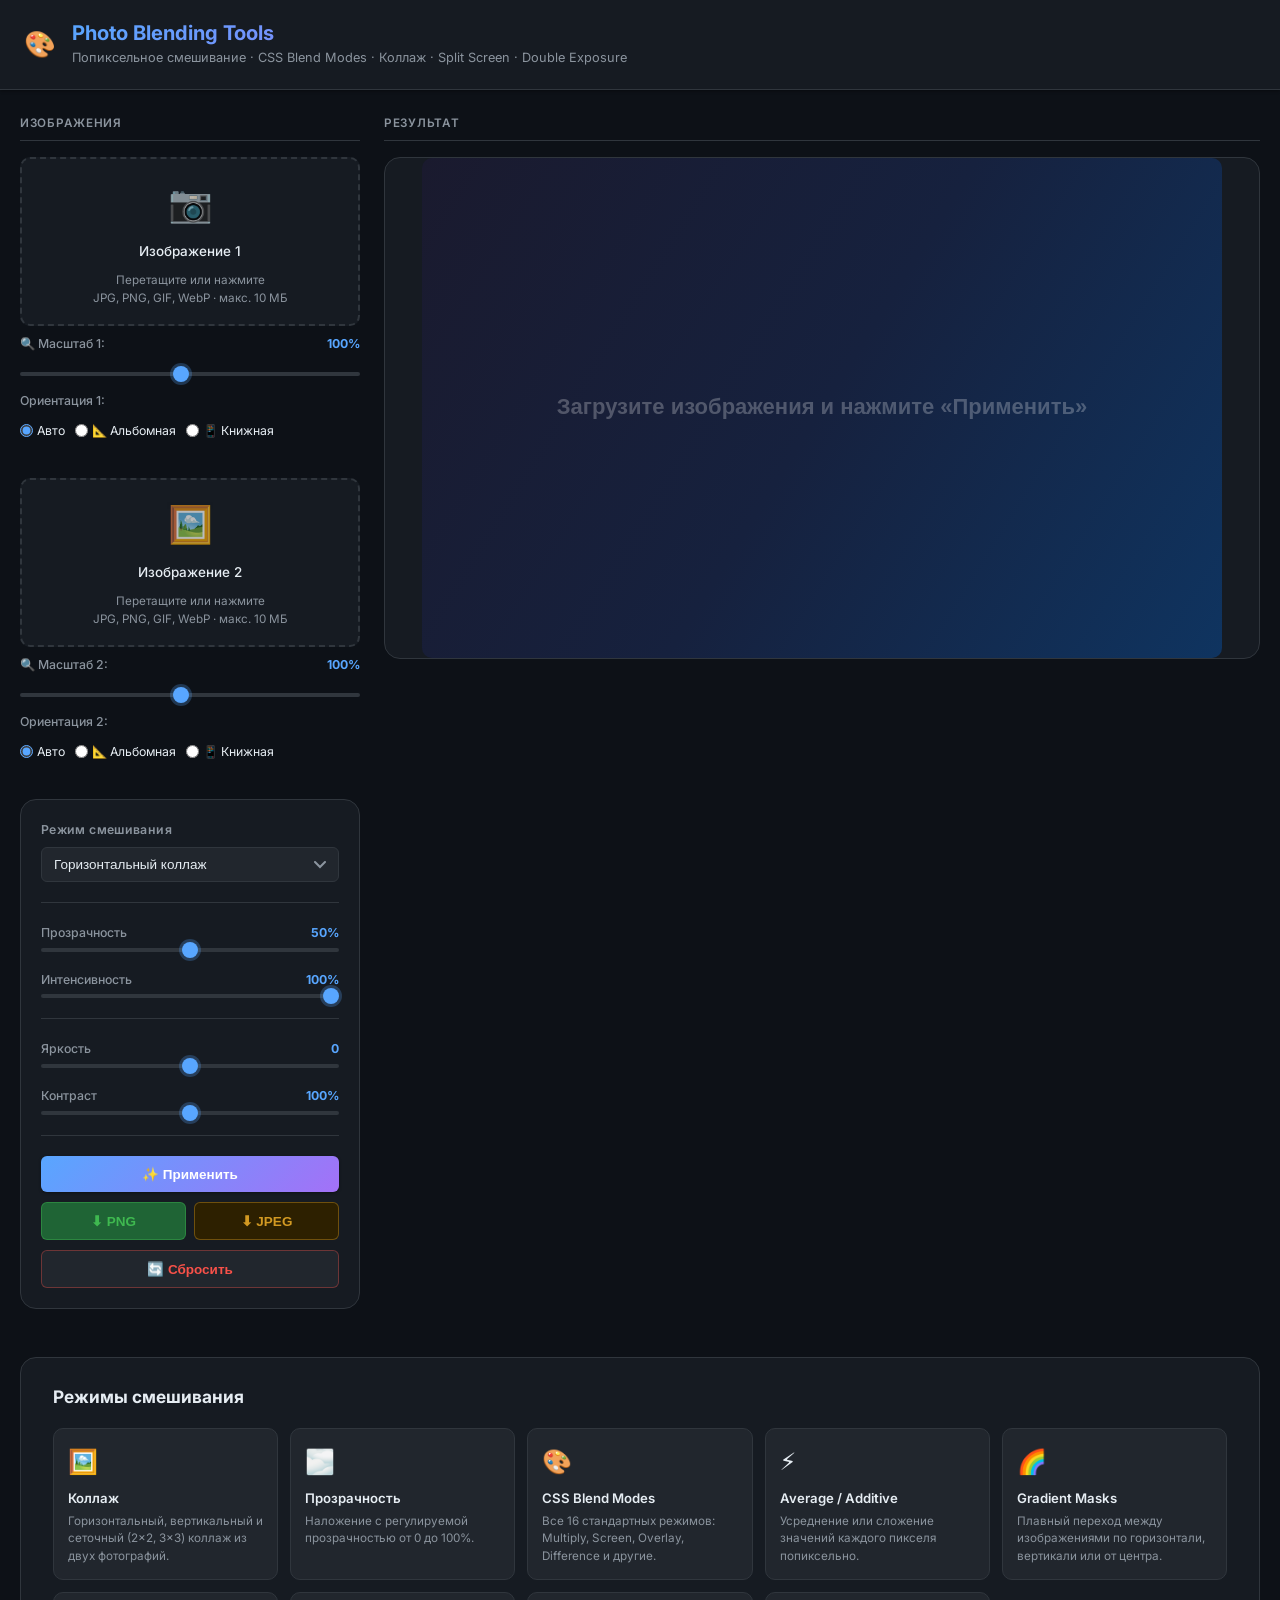
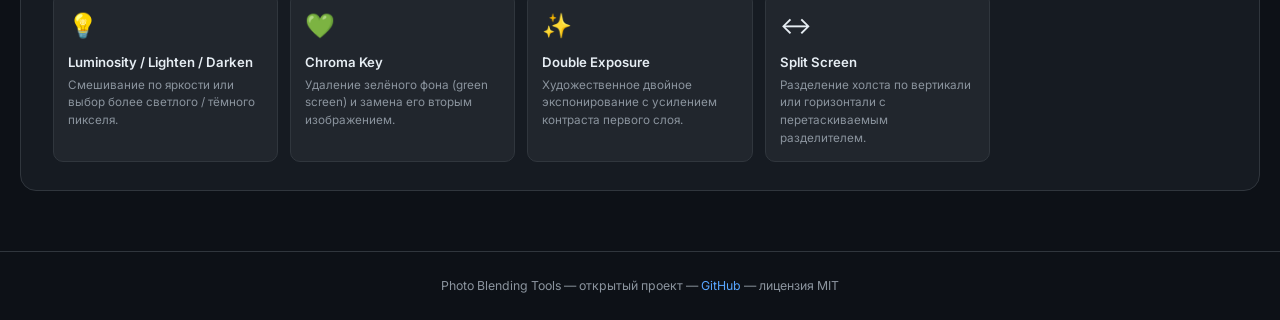
==== index.html @ cfff1b8b "Add image scaling, orientation controls, and block slider track clicks Co-authored-by: berlandbors <" ====
<!DOCTYPE html>
<html lang="ru">
<head>
    <meta charset="UTF-8">
    <meta name="viewport" content="width=device-width, initial-scale=1.0">
    <meta name="description" content="Веб-инструмент для смешивания и слияния фотографий: Canvas попиксельное смешивание, CSS Blend Modes, коллаж, Split Screen, Double Exposure.">
    <meta name="keywords" content="смешивание фотографий, photo blend, canvas blending, css blend modes, коллаж">
    <meta name="author" content="Photo Blending Tools">
    <meta property="og:title" content="Photo Blending Tools — инструмент слияния фотографий">
    <meta property="og:description" content="Все виды смешивания фотографий в браузере">
    <meta property="og:type" content="website">
    <title>Photo Blending Tools 🎨</title>
    <link rel="preconnect" href="https://fonts.googleapis.com">
    <link rel="preconnect" href="https://fonts.gstatic.com" crossorigin>
    <link href="https://fonts.googleapis.com/css2?family=Inter:wght@400;500;600;700&display=swap" rel="stylesheet">
    <link rel="stylesheet" href="styles.css">
</head>
<body>

<!-- ══════════════════════════════════════════
     Шапка
══════════════════════════════════════════ -->
<header class="site-header" role="banner">
    <span class="logo" aria-hidden="true">🎨</span>
    <div>
        <h1>Photo Blending Tools</h1>
        <p class="tagline">Попиксельное смешивание · CSS Blend Modes · Коллаж · Split Screen · Double Exposure</p>
    </div>
</header>

<!-- ══════════════════════════════════════════
     Статусное сообщение
══════════════════════════════════════════ -->
<div role="status" aria-live="polite" id="status-message" class="status-message" hidden></div>

<!-- ══════════════════════════════════════════
     Основной контент
══════════════════════════════════════════ -->
<main class="app-container" role="main">

    <!-- ── Левая колонка: загрузка ── -->
    <aside class="upload-panel" aria-label="Загрузка изображений">

        <p class="panel-title">Изображения</p>

        <!-- Изображение 1 -->
        <div>
            <label for="drop-zone-1" class="visually-hidden">Зона загрузки изображения 1</label>
            <div class="drop-zone"
                 id="drop-zone-1"
                 role="button"
                 tabindex="0"
                 aria-label="Загрузить первое изображение (нажмите или перетащите файл)">
                <div class="drop-hint">
                    <span class="icon" aria-hidden="true">📷</span>
                    <span class="label">Изображение 1</span>
                    <span class="sub">Перетащите или нажмите<br>JPG, PNG, GIF, WebP · макс. 10 МБ</span>
                </div>
                <img class="preview-img" id="preview-1" alt="Превью изображения 1" hidden>
            </div>
            <input type="file" id="file-input-1" accept="image/jpeg,image/png,image/gif,image/webp"
                   class="visually-hidden" aria-label="Выберите первый файл">
            <div class="scale-control">
                <label for="scale-slider-1">🔍 Масштаб 1: <span id="scale-value-1">100%</span></label>
                <input type="range" id="scale-slider-1" min="10" max="200" value="100" step="5"
                       aria-label="Масштаб первого изображения"
                       title="Изменить размер изображения от 10% до 200%">
            </div>
            <div class="orientation-control">
                <span class="orientation-label">Ориентация 1:</span>
                <div class="radio-group">
                    <label><input type="radio" name="orientation-1" value="auto" checked> Авто</label>
                    <label title="Повернуть изображение для альбомной ориентации">
                        <input type="radio" name="orientation-1" value="landscape"> 📐 Альбомная
                    </label>
                    <label title="Повернуть изображение для книжной ориентации">
                        <input type="radio" name="orientation-1" value="portrait"> 📱 Книжная
                    </label>
                </div>
            </div>
            <div class="image-info" id="image-info-1" aria-live="polite"></div>
        </div>

        <!-- Изображение 2 -->
        <div>
            <label for="drop-zone-2" class="visually-hidden">Зона загрузки изображения 2</label>
            <div class="drop-zone"
                 id="drop-zone-2"
                 role="button"
                 tabindex="0"
                 aria-label="Загрузить второе изображение (нажмите или перетащите файл)">
                <div class="drop-hint">
                    <span class="icon" aria-hidden="true">🖼️</span>
                    <span class="label">Изображение 2</span>
                    <span class="sub">Перетащите или нажмите<br>JPG, PNG, GIF, WebP · макс. 10 МБ</span>
                </div>
                <img class="preview-img" id="preview-2" alt="Превью изображения 2" hidden>
            </div>
            <input type="file" id="file-input-2" accept="image/jpeg,image/png,image/gif,image/webp"
                   class="visually-hidden" aria-label="Выберите второй файл">
            <div class="scale-control">
                <label for="scale-slider-2">🔍 Масштаб 2: <span id="scale-value-2">100%</span></label>
                <input type="range" id="scale-slider-2" min="10" max="200" value="100" step="5"
                       aria-label="Масштаб второго изображения"
                       title="Изменить размер изображения от 10% до 200%">
            </div>
            <div class="orientation-control">
                <span class="orientation-label">Ориентация 2:</span>
                <div class="radio-group">
                    <label><input type="radio" name="orientation-2" value="auto" checked> Авто</label>
                    <label title="Повернуть изображение для альбомной ориентации">
                        <input type="radio" name="orientation-2" value="landscape"> 📐 Альбомная
                    </label>
                    <label title="Повернуть изображение для книжной ориентации">
                        <input type="radio" name="orientation-2" value="portrait"> 📱 Книжная
                    </label>
                </div>
            </div>
            <div class="image-info" id="image-info-2" aria-live="polite"></div>
        </div>

        <!-- ── Панель управления ── -->
        <section class="control-panel" aria-label="Настройки смешивания">

            <!-- Режим смешивания -->
            <div class="control-group">
                <label for="blend-mode">Режим смешивания</label>
                <select id="blend-mode" aria-label="Выберите режим смешивания">

                    <optgroup label="── Коллаж ──">
                        <option value="collage-h">Горизонтальный коллаж</option>
                        <option value="collage-v">Вертикальный коллаж</option>
                        <option value="collage-grid2">Сетка 2×2</option>
                        <option value="collage-grid3">Сетка 3×3</option>
                    </optgroup>

                    <optgroup label="── Прозрачность ──">
                        <option value="opacity">Наложение с прозрачностью</option>
                    </optgroup>

                    <optgroup label="── CSS Blend Modes ──">
                        <option value="normal">Normal</option>
                        <option value="multiply">Multiply</option>
                        <option value="screen">Screen</option>
                        <option value="overlay">Overlay</option>
                        <option value="darken">Darken</option>
                        <option value="lighten">Lighten</option>
                        <option value="color-dodge">Color Dodge</option>
                        <option value="color-burn">Color Burn</option>
                        <option value="hard-light">Hard Light</option>
                        <option value="soft-light">Soft Light</option>
                        <option value="difference">Difference</option>
                        <option value="exclusion">Exclusion</option>
                        <option value="hue">Hue</option>
                        <option value="saturation">Saturation</option>
                        <option value="color">Color</option>
                        <option value="luminosity">Luminosity</option>
                    </optgroup>

                    <optgroup label="── Canvas Blending (попиксельно) ──">
                        <option value="average">Average (усреднение)</option>
                        <option value="additive">Additive (сложение)</option>
                        <option value="multiply-canvas">Multiply (умножение)</option>
                        <option value="screen-canvas">Screen (осветление)</option>
                        <option value="overlay-canvas">Overlay (наложение)</option>
                        <option value="difference-canvas">Difference (разница)</option>
                        <option value="lighten-only">Lighten Only</option>
                        <option value="darken-only">Darken Only</option>
                        <option value="luminosity-blend">Luminosity Blend</option>
                        <option value="gradient-h">Gradient Mask (горизонт.)</option>
                        <option value="gradient-v">Gradient Mask (вертикал.)</option>
                        <option value="gradient-radial">Gradient Mask (радиальн.)</option>
                        <option value="chroma-key">Chroma Key (Green Screen)</option>
                    </optgroup>

                    <optgroup label="── Художественные ──">
                        <option value="double-exposure">Double Exposure</option>
                        <option value="split-v">Split Screen (вертикал.)</option>
                        <option value="split-h">Split Screen (горизонт.)</option>
                    </optgroup>

                </select>
            </div>

            <hr class="divider">

            <!-- Слайдер прозрачности -->
            <div class="slider-row" id="opacity-row">
                <div class="slider-label">
                    <span>Прозрачность</span>
                    <span class="slider-value" id="opacity-value">50%</span>
                </div>
                <input type="range" id="opacity-slider" min="0" max="100" value="50"
                       aria-label="Прозрачность наложения" aria-valuemin="0" aria-valuemax="100">
            </div>

            <!-- Blend Amount -->
            <div class="slider-row" id="blend-amount-row" hidden>
                <div class="slider-label">
                    <span>Интенсивность</span>
                    <span class="slider-value" id="blend-amount-value">100%</span>
                </div>
                <input type="range" id="blend-amount-slider" min="0" max="100" value="100"
                       aria-label="Интенсивность смешивания" aria-valuemin="0" aria-valuemax="100">
            </div>

            <hr class="divider">

            <!-- Яркость -->
            <div class="slider-row">
                <div class="slider-label">
                    <span>Яркость</span>
                    <span class="slider-value" id="brightness-value">0</span>
                </div>
                <input type="range" id="brightness-slider" min="-100" max="100" value="0"
                       aria-label="Яркость" aria-valuemin="-100" aria-valuemax="100">
            </div>

            <!-- Контраст -->
            <div class="slider-row">
                <div class="slider-label">
                    <span>Контраст</span>
                    <span class="slider-value" id="contrast-value">100%</span>
                </div>
                <input type="range" id="contrast-slider" min="0" max="200" value="100"
                       aria-label="Контраст" aria-valuemin="0" aria-valuemax="200">
            </div>

            <hr class="divider">

            <!-- Кнопки -->
            <div class="actions">
                <button class="btn btn-primary" id="apply-btn" type="button"
                        aria-label="Применить выбранный режим смешивания">
                    ✨ Применить
                </button>
                <div class="btn-group">
                    <button class="btn btn-success" id="download-png" type="button"
                            aria-label="Скачать результат в формате PNG">
                        ⬇ PNG
                    </button>
                    <button class="btn btn-warning" id="download-jpg" type="button"
                            aria-label="Скачать результат в формате JPEG">
                        ⬇ JPEG
                    </button>
                </div>
                <button class="btn btn-danger" id="reset-btn" type="button"
                        aria-label="Сбросить все изображения и настройки">
                    🔄 Сбросить
                </button>
            </div>

        </section>
    </aside>

    <!-- ── Правая колонка: результат ── -->
    <section class="result-panel" aria-label="Результат смешивания">
        <p class="panel-title">Результат</p>
        <div class="canvas-wrapper">
            <canvas id="result-canvas"
                    aria-label="Холст с результатом смешивания"
                    role="img">
                Ваш браузер не поддерживает HTML Canvas.
            </canvas>
            <div id="loading-overlay" hidden aria-label="Обработка..." role="status">
                <div class="spinner" aria-hidden="true"></div>
            </div>
        </div>
    </section>

    <!-- ── Интерактивный разделитель Split Screen ── -->
    <div id="split-handle" role="separator" aria-label="Разделитель Split Screen (перетащите)"></div>

    <!-- ── Справочник режимов ── -->
    <section class="modes-info" aria-label="Описание режимов смешивания">
        <h2>Режимы смешивания</h2>
        <div class="modes-grid" role="list">

            <article class="mode-card" role="listitem">
                <div class="mode-icon" aria-hidden="true">🖼️</div>
                <div class="mode-name">Коллаж</div>
                <div class="mode-desc">Горизонтальный, вертикальный и сеточный (2×2, 3×3) коллаж из двух фотографий.</div>
            </article>

            <article class="mode-card" role="listitem">
                <div class="mode-icon" aria-hidden="true">🌫️</div>
                <div class="mode-name">Прозрачность</div>
                <div class="mode-desc">Наложение с регулируемой прозрачностью от 0 до 100%.</div>
            </article>

            <article class="mode-card" role="listitem">
                <div class="mode-icon" aria-hidden="true">🎨</div>
                <div class="mode-name">CSS Blend Modes</div>
                <div class="mode-desc">Все 16 стандартных режимов: Multiply, Screen, Overlay, Difference и другие.</div>
            </article>

            <article class="mode-card" role="listitem">
                <div class="mode-icon" aria-hidden="true">⚡</div>
                <div class="mode-name">Average / Additive</div>
                <div class="mode-desc">Усреднение или сложение значений каждого пикселя попиксельно.</div>
            </article>

            <article class="mode-card" role="listitem">
                <div class="mode-icon" aria-hidden="true">🌈</div>
                <div class="mode-name">Gradient Masks</div>
                <div class="mode-desc">Плавный переход между изображениями по горизонтали, вертикали или от центра.</div>
            </article>

            <article class="mode-card" role="listitem">
                <div class="mode-icon" aria-hidden="true">💡</div>
                <div class="mode-name">Luminosity / Lighten / Darken</div>
                <div class="mode-desc">Смешивание по яркости или выбор более светлого / тёмного пикселя.</div>
            </article>

            <article class="mode-card" role="listitem">
                <div class="mode-icon" aria-hidden="true">💚</div>
                <div class="mode-name">Chroma Key</div>
                <div class="mode-desc">Удаление зелёного фона (green screen) и замена его вторым изображением.</div>
            </article>

            <article class="mode-card" role="listitem">
                <div class="mode-icon" aria-hidden="true">✨</div>
                <div class="mode-name">Double Exposure</div>
                <div class="mode-desc">Художественное двойное экспонирование с усилением контраста первого слоя.</div>
            </article>

            <article class="mode-card" role="listitem">
                <div class="mode-icon" aria-hidden="true">↔️</div>
                <div class="mode-name">Split Screen</div>
                <div class="mode-desc">Разделение холста по вертикали или горизонтали с перетаскиваемым разделителем.</div>
            </article>

        </div>
    </section>

</main>

<!-- ══════════════════════════════════════════
     Подвал
══════════════════════════════════════════ -->
<footer class="site-footer" role="contentinfo">
    <p>
        Photo Blending Tools &mdash; открытый проект &mdash;
        <a href="https://github.com/berlandbors/photo-blending-tools" target="_blank" rel="noopener noreferrer">
            GitHub
        </a>
        &mdash; лицензия MIT
    </p>
</footer>

<!-- Скрипты -->
<script src="blending.js"></script>
<script src="app.js"></script>
</body>
</html>
---- styles.css ----
/* ══════════════════════════════════════════════════════
   styles.css — Photo Blending Tools
   Современный responsive дизайн с тёмной темой
══════════════════════════════════════════════════════ */

/* ── Переменные ── */
:root {
    --color-bg:          #0d1117;
    --color-surface:     #161b22;
    --color-surface-2:   #21262d;
    --color-border:      #30363d;
    --color-accent:      #58a6ff;
    --color-accent-2:    #7c5cbf;
    --color-accent-grad: linear-gradient(135deg, #58a6ff 0%, #a371f7 100%);
    --color-success:     #3fb950;
    --color-error:       #f85149;
    --color-warning:     #d29922;
    --color-text:        #e6edf3;
    --color-text-muted:  #8b949e;
    --radius-sm:         6px;
    --radius-md:         10px;
    --radius-lg:         16px;
    --shadow-sm:         0 1px 3px rgba(0,0,0,.4);
    --shadow-md:         0 4px 16px rgba(0,0,0,.5);
    --shadow-lg:         0 8px 32px rgba(0,0,0,.6);
    --transition:        0.18s ease;
}

/* ── Reset ── */
*, *::before, *::after { box-sizing: border-box; margin: 0; padding: 0; }
html { scroll-behavior: smooth; font-size: 15px; }

body {
    background: var(--color-bg);
    color:      var(--color-text);
    font-family: 'Inter', system-ui, -apple-system, sans-serif;
    line-height: 1.6;
    min-height: 100vh;
}

/* ── Типографика ── */
h1, h2, h3 { line-height: 1.3; }
a { color: var(--color-accent); text-decoration: none; }
a:hover { text-decoration: underline; }

/* ══════════════════════════════════════════════════════
   Шапка
══════════════════════════════════════════════════════ */
.site-header {
    background: var(--color-surface);
    border-bottom: 1px solid var(--color-border);
    padding: 20px 24px;
    display: flex;
    align-items: center;
    gap: 16px;
    position: sticky;
    top: 0;
    z-index: 100;
    box-shadow: var(--shadow-sm);
}

.site-header .logo {
    font-size: 1.7rem;
}

.site-header h1 {
    font-size: 1.35rem;
    font-weight: 700;
    background: var(--color-accent-grad);
    -webkit-background-clip: text;
    -webkit-text-fill-color: transparent;
    background-clip: text;
}

.site-header .tagline {
    font-size: 0.85rem;
    color: var(--color-text-muted);
    margin-top: 2px;
}

/* ══════════════════════════════════════════════════════
   Основной layout
══════════════════════════════════════════════════════ */
.app-container {
    max-width: 1300px;
    margin: 0 auto;
    padding: 24px 20px 40px;
    display: grid;
    grid-template-columns: 340px 1fr;
    grid-template-rows: auto;
    gap: 24px;
    align-items: start;
}

/* ══════════════════════════════════════════════════════
   Панель загрузки
══════════════════════════════════════════════════════ */
.upload-panel {
    grid-column: 1 / 2;
    display: flex;
    flex-direction: column;
    gap: 16px;
}

.panel-title {
    font-size: 0.78rem;
    font-weight: 600;
    letter-spacing: .06em;
    text-transform: uppercase;
    color: var(--color-text-muted);
    padding-bottom: 8px;
    border-bottom: 1px solid var(--color-border);
}

/* Зона перетаскивания */
.drop-zone {
    background:    var(--color-surface);
    border:        2px dashed var(--color-border);
    border-radius: var(--radius-md);
    min-height:    160px;
    display:       flex;
    align-items:   center;
    justify-content: center;
    position:      relative;
    cursor:        pointer;
    overflow:      hidden;
    transition:    border-color var(--transition), background var(--transition);
}

.drop-zone:hover,
.drop-zone:focus-within {
    border-color: var(--color-accent);
    background:   var(--color-surface-2);
    outline: none;
}

.drop-zone.drag-over {
    border-color: var(--color-accent);
    background:   rgba(88, 166, 255, 0.08);
}

.drop-zone:focus {
    outline: 2px solid var(--color-accent);
    outline-offset: 2px;
}

.drop-hint {
    display: flex;
    flex-direction: column;
    align-items: center;
    gap: 8px;
    color: var(--color-text-muted);
    pointer-events: none;
    padding: 16px;
    text-align: center;
}

.drop-hint .icon {
    font-size: 2.4rem;
    opacity: .7;
}

.drop-hint .label {
    font-size: 0.9rem;
    font-weight: 500;
    color: var(--color-text);
}

.drop-hint .sub {
    font-size: 0.78rem;
}

.drop-zone .preview-img {
    position:   absolute;
    inset:      0;
    width:      100%;
    height:     100%;
    object-fit: cover;
    border-radius: var(--radius-md);
}

/* ══════════════════════════════════════════════════════
   Панель управления (слева)
══════════════════════════════════════════════════════ */
.control-panel {
    background:    var(--color-surface);
    border:        1px solid var(--color-border);
    border-radius: var(--radius-lg);
    padding:       20px;
    display:       flex;
    flex-direction: column;
    gap:           18px;
}

/* Select */
.control-group {
    display: flex;
    flex-direction: column;
    gap: 7px;
}

.control-group label {
    font-size: 0.82rem;
    font-weight: 600;
    color: var(--color-text-muted);
    letter-spacing: .03em;
}

select {
    appearance:    none;
    background:    var(--color-surface-2);
    border:        1px solid var(--color-border);
    border-radius: var(--radius-sm);
    color:         var(--color-text);
    font-size:     0.9rem;
    padding:       9px 36px 9px 12px;
    width:         100%;
    cursor:        pointer;
    background-image: url("data:image/svg+xml,%3Csvg xmlns='http://www.w3.org/2000/svg' width='12' height='8' viewBox='0 0 12 8'%3E%3Cpath d='M1 1l5 5 5-5' stroke='%238b949e' stroke-width='2' fill='none' stroke-linecap='round'/%3E%3C/svg%3E");
    background-repeat: no-repeat;
    background-position: right 12px center;
    transition: border-color var(--transition);
}

select:focus {
    outline:      none;
    border-color: var(--color-accent);
}

optgroup {
    color:       var(--color-text-muted);
    font-weight: 700;
    font-size:   0.78rem;
}

option {
    background: var(--color-surface-2);
    color:      var(--color-text);
}

/* Слайдеры */
.slider-row {
    display: flex;
    flex-direction: column;
    gap: 5px;
}

.slider-label {
    display: flex;
    justify-content: space-between;
    align-items: center;
    font-size: 0.82rem;
}

.slider-label span:first-child {
    color: var(--color-text-muted);
    font-weight: 500;
}

.slider-value {
    font-weight: 700;
    color: var(--color-accent);
    min-width: 44px;
    text-align: right;
}

input[type="range"] {
    -webkit-appearance: none;
    appearance: none;
    width:          100%;
    height:         4px;
    background:     var(--color-border);
    border-radius:  9999px;
    accent-color:   var(--color-accent);
    /* Disable clicks on the track; only the thumb should be interactive */
    pointer-events: none;
}

input[type="range"]::-webkit-slider-thumb {
    -webkit-appearance: none;
    width:          16px;
    height:         16px;
    border-radius:  50%;
    background:     var(--color-accent);
    box-shadow:     0 0 0 3px rgba(88, 166, 255, 0.25);
    transition:     box-shadow var(--transition);
    pointer-events: auto;
    cursor:         grab;
}

input[type="range"]::-webkit-slider-thumb:active {
    cursor: grabbing;
}

input[type="range"]::-webkit-slider-thumb:hover {
    box-shadow: 0 0 0 5px rgba(88, 166, 255, 0.35);
}

input[type="range"]::-moz-range-thumb {
    width:          16px;
    height:         16px;
    border:         none;
    border-radius:  50%;
    background:     var(--color-accent);
    box-shadow:     0 0 0 3px rgba(88, 166, 255, 0.25);
    transition:     box-shadow var(--transition);
    pointer-events: auto;
    cursor:         grab;
}

input[type="range"]::-moz-range-thumb:active {
    cursor: grabbing;
}

input[type="range"]:focus {
    outline: none;
}

input[type="range"]:focus::-webkit-slider-thumb {
    box-shadow: 0 0 0 5px rgba(88, 166, 255, 0.45);
}

input[type="range"]:focus::-moz-range-thumb {
    box-shadow: 0 0 0 5px rgba(88, 166, 255, 0.45);
}

/* ── Кнопки действий ── */
.actions {
    display: flex;
    flex-direction: column;
    gap: 10px;
}

.btn {
    display:         inline-flex;
    align-items:     center;
    justify-content: center;
    gap:             8px;
    padding:         10px 18px;
    border:          none;
    border-radius:   var(--radius-sm);
    font-size:       0.9rem;
    font-weight:     600;
    cursor:          pointer;
    transition:      background var(--transition), transform var(--transition), box-shadow var(--transition);
}

.btn:active { transform: scale(0.97); }

.btn-primary {
    background:  var(--color-accent-grad);
    color:       #fff;
    box-shadow:  var(--shadow-sm);
}
.btn-primary:hover { box-shadow: 0 4px 18px rgba(88, 166, 255, 0.4); filter: brightness(1.1); }

.btn-success {
    background: #1f6435;
    color:      var(--color-success);
    border:     1px solid rgba(63, 185, 80, 0.4);
}
.btn-success:hover { background: #246b3a; }

.btn-warning {
    background: #2d2000;
    color:      var(--color-warning);
    border:     1px solid rgba(210, 153, 34, 0.4);
}
.btn-warning:hover { background: #352600; }

.btn-danger {
    background: var(--color-surface-2);
    color:      var(--color-error);
    border:     1px solid rgba(248, 81, 73, 0.35);
}
.btn-danger:hover { background: rgba(248, 81, 73, 0.1); }

.btn-group {
    display: grid;
    grid-template-columns: 1fr 1fr;
    gap: 8px;
}

/* ══════════════════════════════════════════════════════
   Правая часть: холст результата
══════════════════════════════════════════════════════ */
.result-panel {
    grid-column: 2 / 3;
    grid-row:    1 / 3;
    display:     flex;
    flex-direction: column;
    gap:         14px;
}

.result-panel .panel-title {
    margin-bottom: 2px;
}

.canvas-wrapper {
    background:    var(--color-surface);
    border:        1px solid var(--color-border);
    border-radius: var(--radius-lg);
    overflow:      hidden;
    position:      relative;
    display:       flex;
    align-items:   center;
    justify-content: center;
    min-height:    400px;
}

#result-canvas {
    display:        block;
    max-width:      100%;
    height:         auto;
    border-radius:  var(--radius-md);
}

/* ── Разделитель Split Screen ── */
#split-handle {
    position:   fixed;
    display:    none;
    background: rgba(255, 255, 255, 0.55);
    z-index:    200;
    transition: background 0.1s;
}
#split-handle:hover { background: rgba(255, 255, 255, 0.85); }

/* ── Индикатор загрузки ── */
#loading-overlay {
    position:   absolute;
    inset:      0;
    background: rgba(13, 17, 23, 0.75);
    display:    flex;
    align-items: center;
    justify-content: center;
    border-radius: var(--radius-lg);
    backdrop-filter: blur(4px);
    z-index: 50;
}

#loading-overlay[hidden] { display: none; }

.spinner {
    width:         40px;
    height:        40px;
    border:        3px solid var(--color-border);
    border-top-color: var(--color-accent);
    border-radius: 50%;
    animation:     spin 0.7s linear infinite;
}

@keyframes spin {
    to { transform: rotate(360deg); }
}

/* ── Статусное сообщение ── */
#status-message {
    padding:       10px 14px;
    border-radius: var(--radius-sm);
    font-size:     0.875rem;
    font-weight:   500;
    animation:     fadeIn 0.2s ease;
}
#status-message[hidden] { display: none; }

.status-info    { background: rgba(88, 166, 255, 0.12); color: var(--color-accent);  border: 1px solid rgba(88, 166, 255, 0.3); }
.status-success { background: rgba(63, 185, 80, 0.12);  color: var(--color-success); border: 1px solid rgba(63, 185, 80, 0.3); }
.status-error   { background: rgba(248, 81, 73, 0.12);  color: var(--color-error);   border: 1px solid rgba(248, 81, 73, 0.3); }

@keyframes fadeIn {
    from { opacity: 0; transform: translateY(-4px); }
    to   { opacity: 1; transform: translateY(0); }
}

/* ══════════════════════════════════════════════════════
   Секция «О режимах»
══════════════════════════════════════════════════════ */
.modes-info {
    grid-column: 1 / -1;
    background: var(--color-surface);
    border:     1px solid var(--color-border);
    border-radius: var(--radius-lg);
    padding:    28px 32px;
}

.modes-info h2 {
    font-size: 1.15rem;
    margin-bottom: 20px;
    color: var(--color-text);
}

.modes-grid {
    display: grid;
    grid-template-columns: repeat(auto-fill, minmax(200px, 1fr));
    gap: 12px;
}

.mode-card {
    background:    var(--color-surface-2);
    border:        1px solid var(--color-border);
    border-radius: var(--radius-md);
    padding:       14px;
    transition:    border-color var(--transition), transform var(--transition);
}
.mode-card:hover {
    border-color: var(--color-accent);
    transform:    translateY(-2px);
}

.mode-card .mode-icon { font-size: 1.6rem; margin-bottom: 6px; }
.mode-card .mode-name { font-size: 0.88rem; font-weight: 600; margin-bottom: 4px; }
.mode-card .mode-desc { font-size: 0.78rem; color: var(--color-text-muted); line-height: 1.5; }

/* ══════════════════════════════════════════════════════
   Подвал
══════════════════════════════════════════════════════ */
.site-footer {
    text-align:   center;
    padding:      24px 20px;
    color:        var(--color-text-muted);
    font-size:    0.82rem;
    border-top:   1px solid var(--color-border);
    margin-top:   20px;
}
.site-footer a { color: var(--color-accent); }

/* ══════════════════════════════════════════════════════
   Масштаб и ориентация изображений
══════════════════════════════════════════════════════ */
.scale-control {
    margin-top: 8px;
}

.scale-control label {
    display:         flex;
    justify-content: space-between;
    align-items:     center;
    font-size:       0.82rem;
    font-weight:     500;
    color:           var(--color-text-muted);
    margin-bottom:   5px;
}

.scale-control label span {
    font-weight: 700;
    color:       var(--color-accent);
}

.orientation-control {
    margin-top: 8px;
}

.orientation-label {
    display:     block;
    font-size:   0.82rem;
    font-weight: 500;
    color:       var(--color-text-muted);
    margin-bottom: 6px;
}

.radio-group {
    display:   flex;
    gap:       10px;
    flex-wrap: wrap;
}

.radio-group label {
    display:     flex;
    align-items: center;
    gap:         4px;
    font-size:   0.82rem;
    color:       var(--color-text);
    cursor:      pointer;
    white-space: nowrap;
    min-height:  28px;
}

.radio-group input[type="radio"] {
    accent-color: var(--color-accent);
    cursor:       pointer;
}

.image-info {
    font-size:   0.78rem;
    color:       var(--color-text-muted);
    margin-top:  4px;
    min-height:  1.2em;
    font-style:  italic;
}

/* ══════════════════════════════════════════════════════
   Responsive
══════════════════════════════════════════════════════ */
@media (max-width: 960px) {
    .app-container {
        grid-template-columns: 1fr;
        gap: 20px;
    }
    .result-panel {
        grid-column: 1 / 2;
        grid-row:    auto;
    }
    .upload-panel { grid-column: 1 / 2; }
}

@media (max-width: 600px) {
    .site-header { flex-direction: column; align-items: flex-start; gap: 8px; }
    .app-container { padding: 16px 14px 32px; }
    .control-panel { padding: 16px; }
    .btn-group { grid-template-columns: 1fr; }
    .modes-grid { grid-template-columns: 1fr 1fr; }
    .radio-group {
        flex-direction: column;
        gap:            6px;
    }
    .radio-group label {
        min-height: 44px;
    }
    .scale-control input[type="range"] {
        width: 100%;
    }
}

/* ══════════════════════════════════════════════════════
   Утилиты
══════════════════════════════════════════════════════ */
.visually-hidden {
    position: absolute;
    width: 1px; height: 1px;
    overflow: hidden;
    clip: rect(0,0,0,0);
    white-space: nowrap;
}

.divider {
    border: none;
    border-top: 1px solid var(--color-border);
    margin: 2px 0;
}
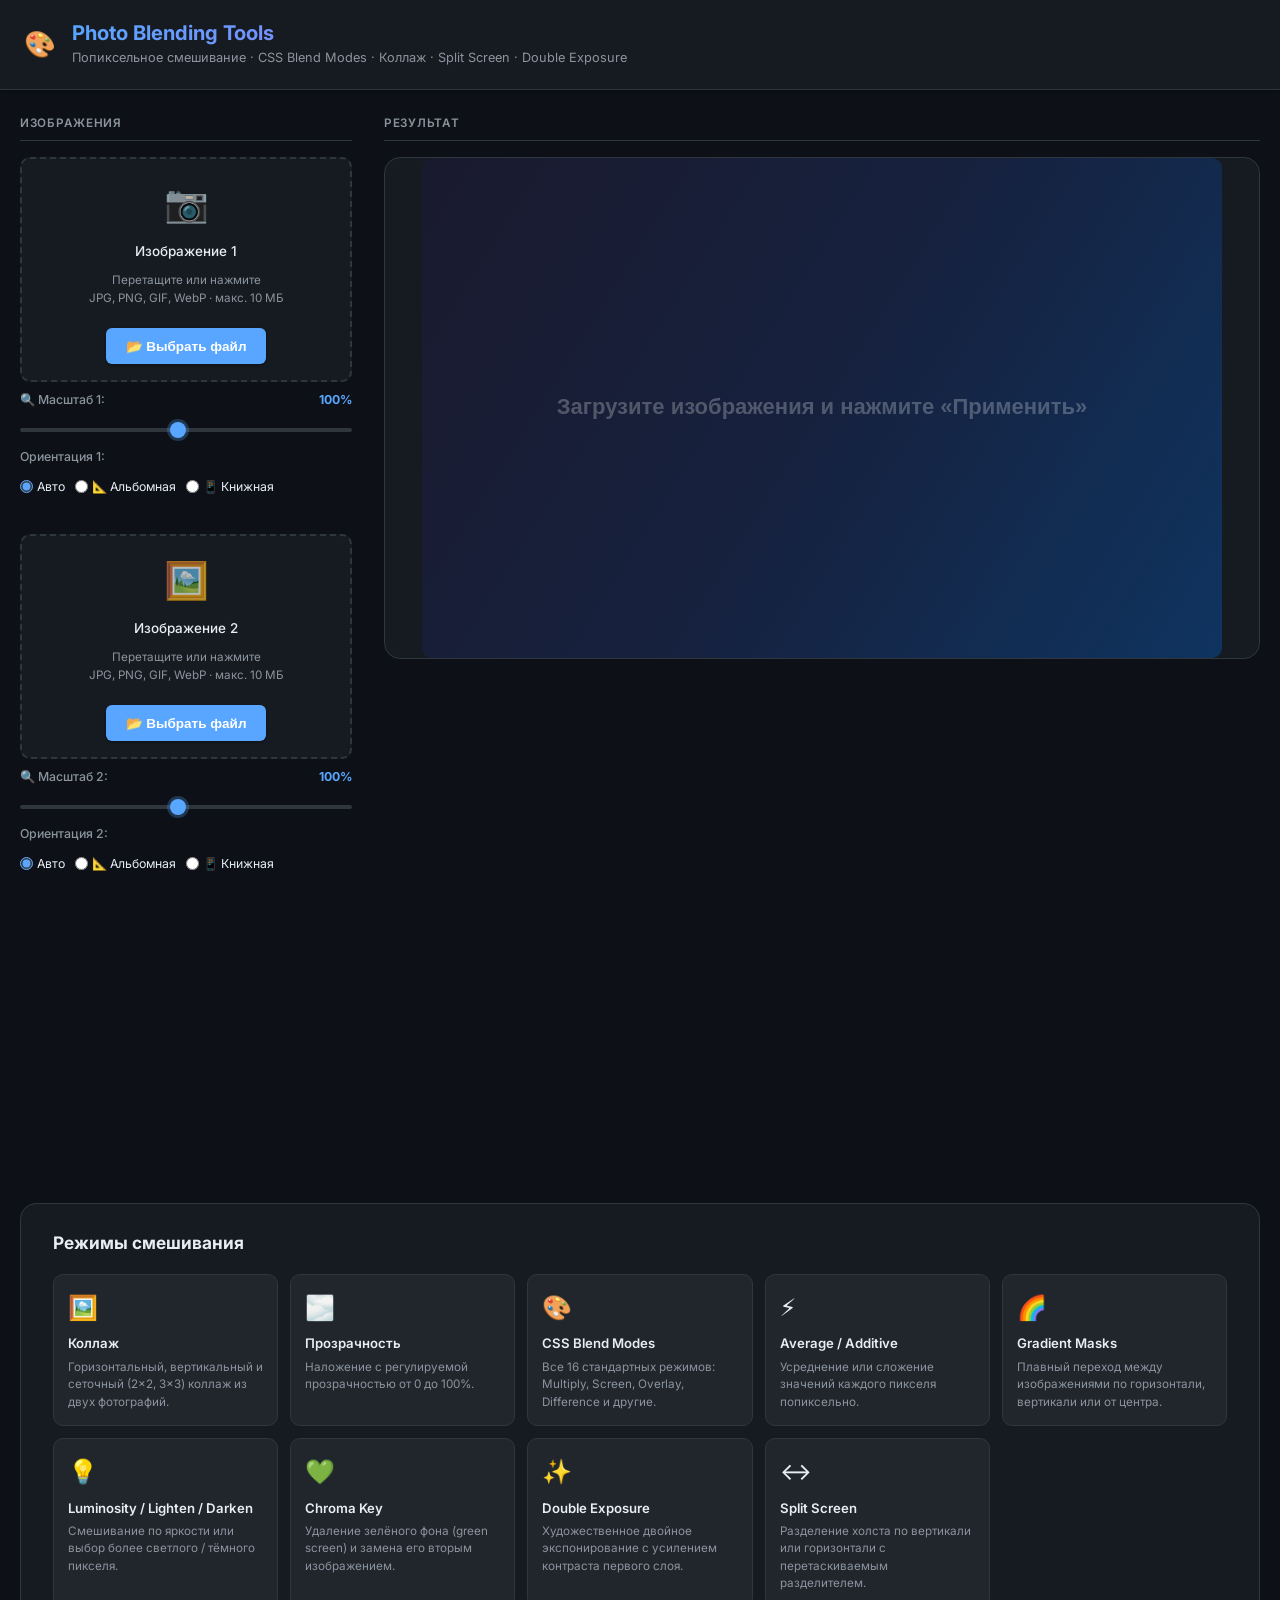
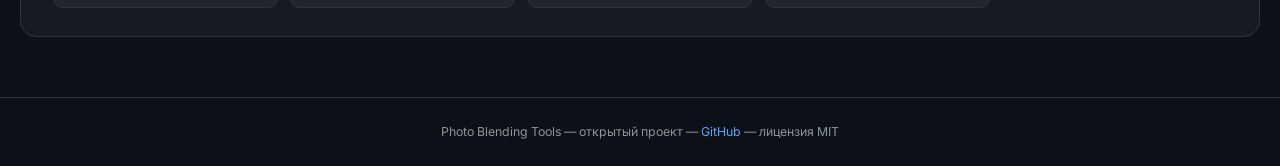
==== commit 2a128f8c: "Improve upload panel: scroll, upload buttons, layer order control, badges Co-authored-by: berlandbor" ====
--- a/index.html
+++ b/index.html
@@ -55,8 +55,12 @@
                     <span class="icon" aria-hidden="true">📷</span>
                     <span class="label">Изображение 1</span>
                     <span class="sub">Перетащите или нажмите<br>JPG, PNG, GIF, WebP · макс. 10 МБ</span>
+                    <button type="button" class="upload-btn" id="upload-btn-1" aria-label="Выбрать файл для изображения 1">
+                        📂 Выбрать файл
+                    </button>
                 </div>
                 <img class="preview-img" id="preview-1" alt="Превью изображения 1" hidden>
+                <div class="layer-badge" aria-hidden="true">1</div>
             </div>
             <input type="file" id="file-input-1" accept="image/jpeg,image/png,image/gif,image/webp"
                    class="visually-hidden" aria-label="Выберите первый файл">
@@ -93,8 +97,12 @@
                     <span class="icon" aria-hidden="true">🖼️</span>
                     <span class="label">Изображение 2</span>
                     <span class="sub">Перетащите или нажмите<br>JPG, PNG, GIF, WebP · макс. 10 МБ</span>
+                    <button type="button" class="upload-btn" id="upload-btn-2" aria-label="Выбрать файл для изображения 2">
+                        📂 Выбрать файл
+                    </button>
                 </div>
                 <img class="preview-img" id="preview-2" alt="Превью изображения 2" hidden>
+                <div class="layer-badge" aria-hidden="true">2</div>
             </div>
             <input type="file" id="file-input-2" accept="image/jpeg,image/png,image/gif,image/webp"
                    class="visually-hidden" aria-label="Выберите второй файл">
@@ -182,6 +190,31 @@
                 </select>
             </div>
 
+            <!-- Порядок слоев -->
+            <div class="control-group">
+                <span class="control-label">
+                    <span aria-hidden="true">📚</span>
+                    Порядок слоев
+                </span>
+                <div class="layer-order-control" role="radiogroup" aria-label="Порядок наложения слоев">
+                    <label class="radio-label">
+                        <input type="radio" name="layer-order" value="img1-top" id="layer-order-1" checked>
+                        <span>🖼️ Изображение 1 сверху</span>
+                    </label>
+                    <label class="radio-label">
+                        <input type="radio" name="layer-order" value="img2-top" id="layer-order-2">
+                        <span>🖼️ Изображение 2 сверху</span>
+                    </label>
+                    <label class="radio-label">
+                        <input type="radio" name="layer-order" value="auto" id="layer-order-auto">
+                        <span>✨ Автоматически</span>
+                    </label>
+                </div>
+                <button type="button" class="swap-layers-btn" id="swap-layers" aria-label="Поменять слои местами">
+                    ⇅ Поменять местами
+                </button>
+            </div>
+
             <hr class="divider">
 
             <!-- Слайдер прозрачности -->
--- a/styles.css
+++ b/styles.css
@@ -10,6 +10,7 @@
     --color-surface-2:   #21262d;
     --color-border:      #30363d;
     --color-accent:      #58a6ff;
+    --color-accent-hover: #6cb6ff;
     --color-accent-2:    #7c5cbf;
     --color-accent-grad: linear-gradient(135deg, #58a6ff 0%, #a371f7 100%);
     --color-success:     #3fb950;
@@ -100,6 +101,41 @@
     display: flex;
     flex-direction: column;
     gap: 16px;
+
+    /* Скролл при переполнении */
+    max-height: calc(100vh - 120px);
+    overflow-y: auto;
+    overflow-x: hidden;
+
+    /* Стилизация скроллбара (Firefox) */
+    scrollbar-width: thin;
+    scrollbar-color: var(--color-border) var(--color-surface);
+
+    /* Плавная прокрутка */
+    scroll-behavior: smooth;
+
+    /* Отступ для скроллбара */
+    padding-right: 8px;
+}
+
+/* Кастомный скроллбар (Webkit: Chrome, Safari, Edge) */
+.upload-panel::-webkit-scrollbar {
+    width: 8px;
+}
+
+.upload-panel::-webkit-scrollbar-track {
+    background: var(--color-surface);
+    border-radius: 4px;
+}
+
+.upload-panel::-webkit-scrollbar-thumb {
+    background: var(--color-border);
+    border-radius: 4px;
+    transition: background var(--transition);
+}
+
+.upload-panel::-webkit-scrollbar-thumb:hover {
+    background: var(--color-accent);
 }
 
 .panel-title {
@@ -589,6 +625,167 @@
 }
 
 /* ══════════════════════════════════════════════════════
+   Кнопка загрузки файла
+══════════════════════════════════════════════════════ */
+.upload-btn {
+    margin-top: 12px;
+    padding: 10px 20px;
+    background: var(--color-accent);
+    color: #ffffff;
+    border: none;
+    border-radius: var(--radius-sm);
+    font-size: 0.9rem;
+    font-weight: 600;
+    cursor: pointer;
+    transition: all var(--transition);
+    box-shadow: var(--shadow-sm);
+    pointer-events: auto;
+    z-index: 10;
+}
+
+.upload-btn:hover {
+    background: var(--color-accent-hover);
+    transform: translateY(-1px);
+    box-shadow: var(--shadow-md);
+}
+
+.upload-btn:active {
+    transform: translateY(0);
+}
+
+.upload-btn:focus {
+    outline: 2px solid var(--color-accent);
+    outline-offset: 2px;
+}
+
+/* Скрыть кнопку, когда показан preview */
+.drop-zone:has(.preview-img:not([hidden])) .upload-btn {
+    display: none;
+}
+
+/* ══════════════════════════════════════════════════════
+   Слой-значок (badge)
+══════════════════════════════════════════════════════ */
+.layer-badge {
+    position: absolute;
+    top: 8px;
+    right: 8px;
+    background: var(--color-accent);
+    color: #fff;
+    width: 32px;
+    height: 32px;
+    border-radius: 50%;
+    display: flex;
+    align-items: center;
+    justify-content: center;
+    font-size: 1.1rem;
+    font-weight: 700;
+    box-shadow: var(--shadow-md);
+    opacity: 0;
+    transition: opacity var(--transition);
+    pointer-events: none;
+    z-index: 5;
+}
+
+.drop-zone:has(.preview-img:not([hidden])) .layer-badge {
+    opacity: 1;
+}
+
+/* ══════════════════════════════════════════════════════
+   Управление слоями
+══════════════════════════════════════════════════════ */
+.layer-order-control {
+    display: flex;
+    flex-direction: column;
+    gap: 8px;
+}
+
+.radio-label {
+    display: flex;
+    align-items: center;
+    gap: 10px;
+    padding: 10px 14px;
+    background: var(--color-surface);
+    border: 1px solid var(--color-border);
+    border-radius: var(--radius-sm);
+    cursor: pointer;
+    transition: all var(--transition);
+    font-size: 0.9rem;
+}
+
+.radio-label:hover {
+    background: var(--color-surface-2);
+    border-color: var(--color-accent);
+}
+
+.radio-label input[type="radio"] {
+    margin: 0;
+    cursor: pointer;
+    accent-color: var(--color-accent);
+}
+
+.radio-label input[type="radio"]:checked + span {
+    font-weight: 600;
+    color: var(--color-accent);
+}
+
+.radio-label:has(input:checked) {
+    background: var(--color-surface-2);
+    border-color: var(--color-accent);
+    box-shadow: 0 0 0 1px var(--color-accent);
+}
+
+.control-label {
+    font-size: 0.82rem;
+    font-weight: 600;
+    color: var(--color-text-muted);
+    letter-spacing: .03em;
+    display: flex;
+    align-items: center;
+    gap: 6px;
+}
+
+.swap-layers-btn {
+    width: 100%;
+    margin-top: 8px;
+    padding: 9px 14px;
+    background: var(--color-surface-2);
+    color: var(--color-text);
+    border: 1px solid var(--color-border);
+    border-radius: var(--radius-sm);
+    font-size: 0.85rem;
+    font-weight: 500;
+    cursor: pointer;
+    transition: all var(--transition);
+}
+
+.swap-layers-btn:hover {
+    border-color: var(--color-accent);
+    color: var(--color-accent);
+    background: rgba(88, 166, 255, 0.08); /* matches --color-accent at 8% opacity, same as .drop-zone.drag-over */
+}
+
+.swap-layers-btn:focus {
+    outline: 2px solid var(--color-accent);
+    outline-offset: 2px;
+}
+
+/* ══════════════════════════════════════════════════════
+   Accessibility: prefers-reduced-motion
+══════════════════════════════════════════════════════ */
+@media (prefers-reduced-motion: reduce) {
+    .upload-panel {
+        scroll-behavior: auto;
+    }
+    .upload-btn,
+    .radio-label,
+    .layer-badge {
+        transition: none;
+        animation: none;
+    }
+}
+
+/* ══════════════════════════════════════════════════════
    Responsive
 ══════════════════════════════════════════════════════ */
 @media (max-width: 960px) {
@@ -600,7 +797,12 @@
         grid-column: 1 / 2;
         grid-row:    auto;
     }
-    .upload-panel { grid-column: 1 / 2; }
+    .upload-panel {
+        grid-column: 1 / 2;
+        /* На планшетах разрешаем естественную высоту */
+        max-height: none;
+        overflow-y: visible;
+    }
 }
 
 @media (max-width: 600px) {
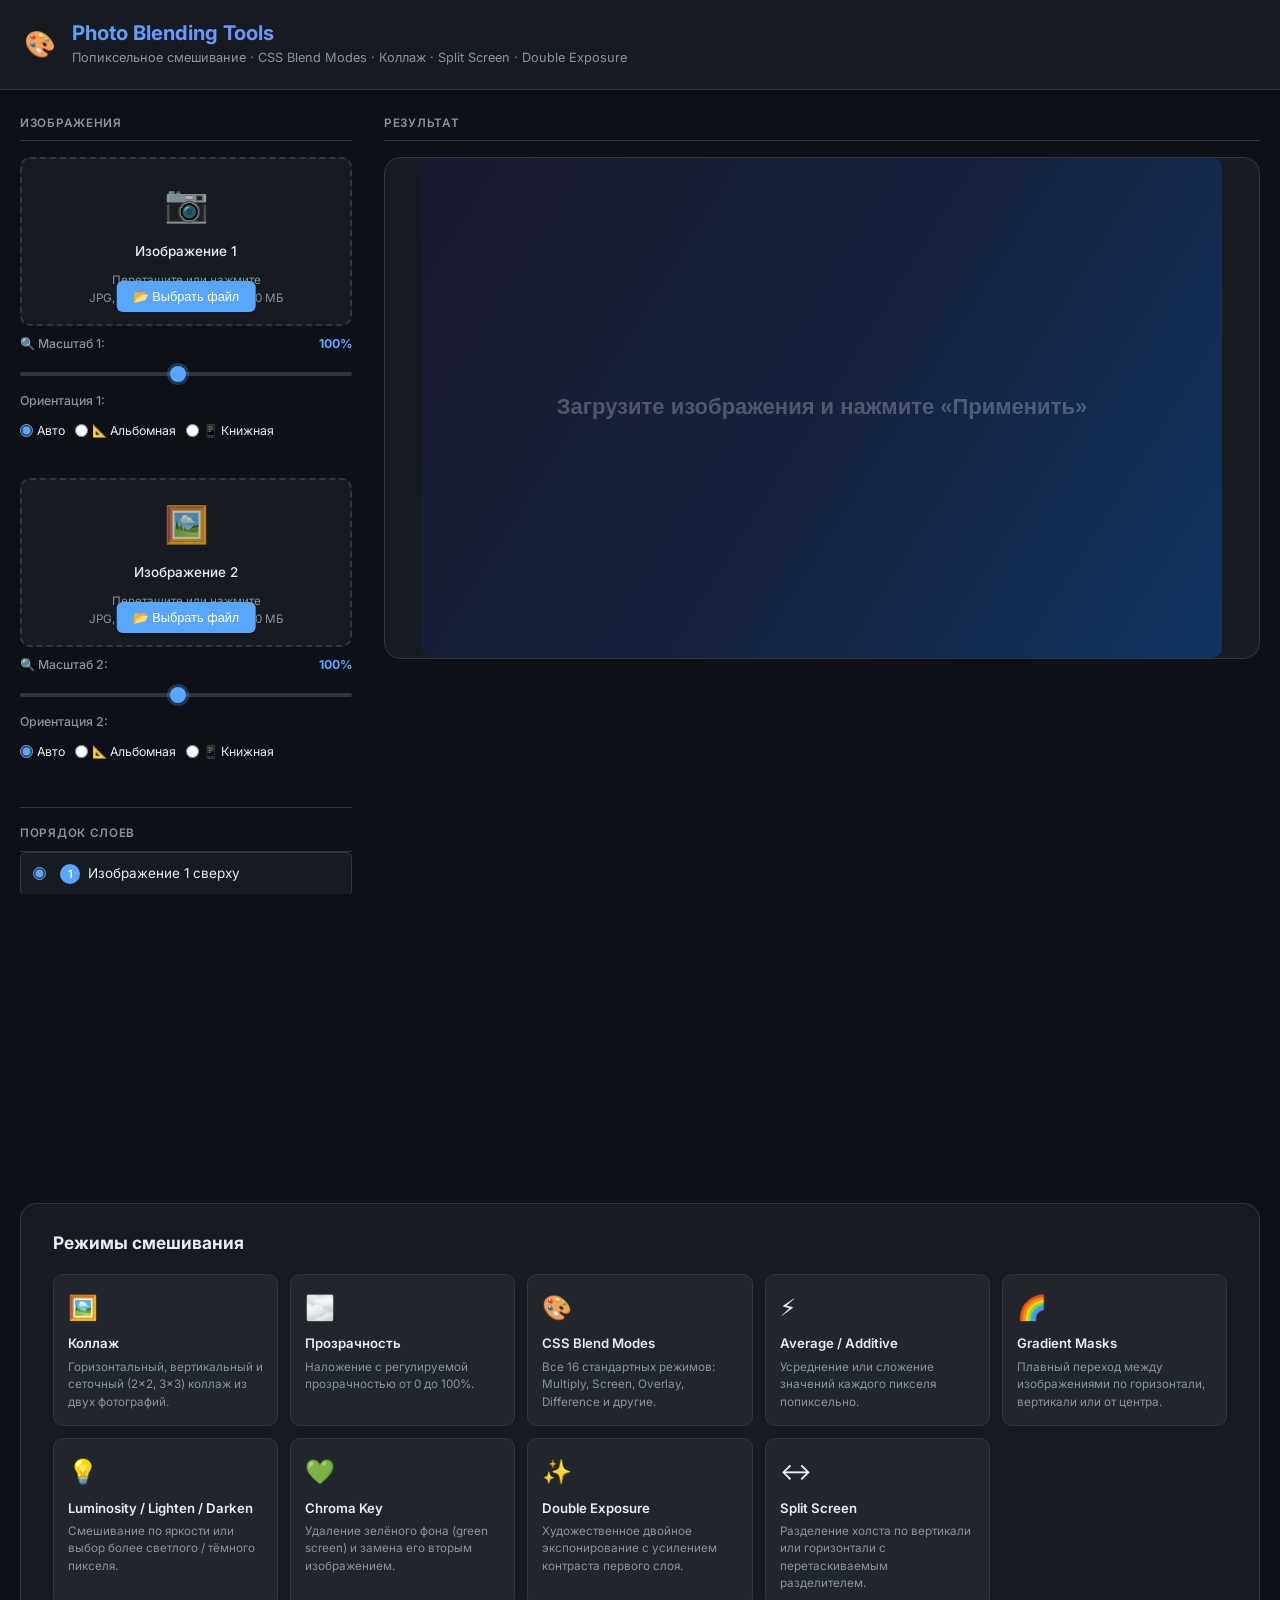
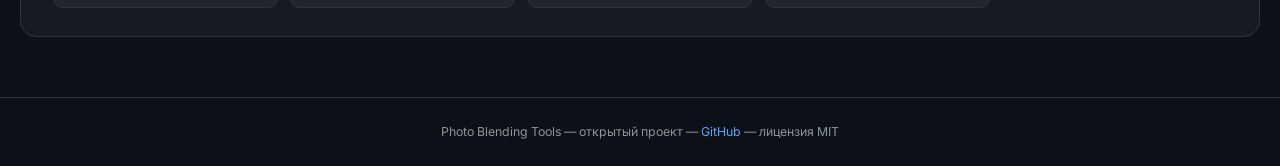
==== commit 860cf3a6: "Add sidebar scroll, file-select buttons, and layer order controls Co-authored-by: berlandbors <14149" ====
--- a/index.html
+++ b/index.html
@@ -55,12 +55,12 @@
                     <span class="icon" aria-hidden="true">📷</span>
                     <span class="label">Изображение 1</span>
                     <span class="sub">Перетащите или нажмите<br>JPG, PNG, GIF, WebP · макс. 10 МБ</span>
-                    <button type="button" class="upload-btn" id="upload-btn-1" aria-label="Выбрать файл для изображения 1">
-                        📂 Выбрать файл
-                    </button>
                 </div>
                 <img class="preview-img" id="preview-1" alt="Превью изображения 1" hidden>
-                <div class="layer-badge" aria-hidden="true">1</div>
+                <button type="button" class="upload-btn" id="upload-btn-1" aria-label="Выбрать файл для загрузки">
+                    📂 Выбрать файл
+                </button>
+                <div class="preview-badge" id="preview-badge-1" aria-hidden="true">1</div>
             </div>
             <input type="file" id="file-input-1" accept="image/jpeg,image/png,image/gif,image/webp"
                    class="visually-hidden" aria-label="Выберите первый файл">
@@ -97,12 +97,12 @@
                     <span class="icon" aria-hidden="true">🖼️</span>
                     <span class="label">Изображение 2</span>
                     <span class="sub">Перетащите или нажмите<br>JPG, PNG, GIF, WebP · макс. 10 МБ</span>
-                    <button type="button" class="upload-btn" id="upload-btn-2" aria-label="Выбрать файл для изображения 2">
-                        📂 Выбрать файл
-                    </button>
                 </div>
                 <img class="preview-img" id="preview-2" alt="Превью изображения 2" hidden>
-                <div class="layer-badge" aria-hidden="true">2</div>
+                <button type="button" class="upload-btn" id="upload-btn-2" aria-label="Выбрать файл для загрузки">
+                    📂 Выбрать файл
+                </button>
+                <div class="preview-badge" id="preview-badge-2" aria-hidden="true">2</div>
             </div>
             <input type="file" id="file-input-2" accept="image/jpeg,image/png,image/gif,image/webp"
                    class="visually-hidden" aria-label="Выберите второй файл">
@@ -125,6 +125,44 @@
                 </div>
             </div>
             <div class="image-info" id="image-info-2" aria-live="polite"></div>
+        </div>
+
+        <!-- ── Порядок слоев ── -->
+        <div class="layer-control-section">
+            <p class="panel-title">Порядок слоев</p>
+
+            <div class="layer-order-controls">
+                <div class="radio-group layer-radio-group">
+                    <label class="radio-label">
+                        <input type="radio" name="layer-order" value="img1-top" checked
+                               aria-label="Изображение 1 сверху">
+                        <span class="radio-text">
+                            <span class="layer-badge" aria-hidden="true">1</span> Изображение 1 сверху
+                        </span>
+                    </label>
+
+                    <label class="radio-label">
+                        <input type="radio" name="layer-order" value="img2-top"
+                               aria-label="Изображение 2 сверху">
+                        <span class="radio-text">
+                            <span class="layer-badge" aria-hidden="true">2</span> Изображение 2 сверху
+                        </span>
+                    </label>
+
+                    <label class="radio-label">
+                        <input type="radio" name="layer-order" value="auto"
+                               aria-label="Порядок слоев автоматически">
+                        <span class="radio-text">
+                            🤖 Автоматически
+                        </span>
+                    </label>
+                </div>
+
+                <button type="button" class="swap-layers-btn" id="swap-layers-btn"
+                        aria-label="Поменять изображения местами">
+                    ⇅ Поменять местами
+                </button>
+            </div>
         </div>
 
         <!-- ── Панель управления ── -->
@@ -190,31 +228,6 @@
                 </select>
             </div>
 
-            <!-- Порядок слоев -->
-            <div class="control-group">
-                <span class="control-label">
-                    <span aria-hidden="true">📚</span>
-                    Порядок слоев
-                </span>
-                <div class="layer-order-control" role="radiogroup" aria-label="Порядок наложения слоев">
-                    <label class="radio-label">
-                        <input type="radio" name="layer-order" value="img1-top" id="layer-order-1" checked>
-                        <span>🖼️ Изображение 1 сверху</span>
-                    </label>
-                    <label class="radio-label">
-                        <input type="radio" name="layer-order" value="img2-top" id="layer-order-2">
-                        <span>🖼️ Изображение 2 сверху</span>
-                    </label>
-                    <label class="radio-label">
-                        <input type="radio" name="layer-order" value="auto" id="layer-order-auto">
-                        <span>✨ Автоматически</span>
-                    </label>
-                </div>
-                <button type="button" class="swap-layers-btn" id="swap-layers" aria-label="Поменять слои местами">
-                    ⇅ Поменять местами
-                </button>
-            </div>
-
             <hr class="divider">
 
             <!-- Слайдер прозрачности -->
--- a/styles.css
+++ b/styles.css
@@ -10,7 +10,6 @@
     --color-surface-2:   #21262d;
     --color-border:      #30363d;
     --color-accent:      #58a6ff;
-    --color-accent-hover: #6cb6ff;
     --color-accent-2:    #7c5cbf;
     --color-accent-grad: linear-gradient(135deg, #58a6ff 0%, #a371f7 100%);
     --color-success:     #3fb950;
@@ -101,31 +100,22 @@
     display: flex;
     flex-direction: column;
     gap: 16px;
-
-    /* Скролл при переполнении */
     max-height: calc(100vh - 120px);
     overflow-y: auto;
     overflow-x: hidden;
-
-    /* Стилизация скроллбара (Firefox) */
+    padding-right: 8px;
+    scroll-behavior: smooth;
     scrollbar-width: thin;
-    scrollbar-color: var(--color-border) var(--color-surface);
-
-    /* Плавная прокрутка */
-    scroll-behavior: smooth;
-
-    /* Отступ для скроллбара */
-    padding-right: 8px;
-}
-
-/* Кастомный скроллбар (Webkit: Chrome, Safari, Edge) */
+    scrollbar-color: var(--color-border) transparent;
+}
+
+/* Webkit scrollbar (Chrome, Safari, Edge) */
 .upload-panel::-webkit-scrollbar {
     width: 8px;
 }
 
 .upload-panel::-webkit-scrollbar-track {
-    background: var(--color-surface);
-    border-radius: 4px;
+    background: transparent;
 }
 
 .upload-panel::-webkit-scrollbar-thumb {
@@ -625,32 +615,41 @@
 }
 
 /* ══════════════════════════════════════════════════════
-   Кнопка загрузки файла
+   Кнопка выбора файла
 ══════════════════════════════════════════════════════ */
 .upload-btn {
-    margin-top: 12px;
-    padding: 10px 20px;
+    position: absolute;
+    bottom: 12px;
+    left: 50%;
+    transform: translateX(-50%);
+
     background: var(--color-accent);
-    color: #ffffff;
+    color: #fff;
     border: none;
     border-radius: var(--radius-sm);
-    font-size: 0.9rem;
-    font-weight: 600;
+    padding: 8px 16px;
+    font-size: 0.85rem;
+    font-weight: 500;
     cursor: pointer;
+
+    display: flex;
+    align-items: center;
+    gap: 6px;
+
+    box-shadow: var(--shadow-sm);
     transition: all var(--transition);
-    box-shadow: var(--shadow-sm);
-    pointer-events: auto;
     z-index: 10;
+    white-space: nowrap;
 }
 
 .upload-btn:hover {
-    background: var(--color-accent-hover);
-    transform: translateY(-1px);
+    background: #7cb8ff;
+    transform: translateX(-50%) translateY(-2px);
     box-shadow: var(--shadow-md);
 }
 
 .upload-btn:active {
-    transform: translateY(0);
+    transform: translateX(-50%) translateY(0);
 }
 
 .upload-btn:focus {
@@ -658,59 +657,64 @@
     outline-offset: 2px;
 }
 
-/* Скрыть кнопку, когда показан preview */
-.drop-zone:has(.preview-img:not([hidden])) .upload-btn {
+/* Скрыть кнопку когда изображение загружено */
+.drop-zone.has-image .upload-btn {
     display: none;
 }
 
 /* ══════════════════════════════════════════════════════
-   Слой-значок (badge)
-══════════════════════════════════════════════════════ */
-.layer-badge {
+   Preview badge (номер слоя на превью)
+══════════════════════════════════════════════════════ */
+.preview-badge {
     position: absolute;
     top: 8px;
     right: 8px;
+    width: 28px;
+    height: 28px;
     background: var(--color-accent);
     color: #fff;
-    width: 32px;
-    height: 32px;
     border-radius: 50%;
     display: flex;
     align-items: center;
     justify-content: center;
-    font-size: 1.1rem;
-    font-weight: 700;
+    font-size: 0.85rem;
+    font-weight: 600;
     box-shadow: var(--shadow-md);
     opacity: 0;
     transition: opacity var(--transition);
+    z-index: 20;
     pointer-events: none;
-    z-index: 5;
-}
-
-.drop-zone:has(.preview-img:not([hidden])) .layer-badge {
+}
+
+.drop-zone.has-image .preview-badge {
     opacity: 1;
 }
 
 /* ══════════════════════════════════════════════════════
-   Управление слоями
-══════════════════════════════════════════════════════ */
-.layer-order-control {
-    display: flex;
+   Секция управления порядком слоев
+══════════════════════════════════════════════════════ */
+.layer-control-section {
+    margin-top: 8px;
+    padding-top: 16px;
+    border-top: 1px solid var(--color-border);
+}
+
+/* Перекрыть flex-направление для радио-группы слоев */
+.layer-radio-group {
     flex-direction: column;
     gap: 8px;
+    margin-bottom: 12px;
 }
 
 .radio-label {
     display: flex;
     align-items: center;
-    gap: 10px;
-    padding: 10px 14px;
+    padding: 10px 12px;
     background: var(--color-surface);
     border: 1px solid var(--color-border);
     border-radius: var(--radius-sm);
     cursor: pointer;
     transition: all var(--transition);
-    font-size: 0.9rem;
 }
 
 .radio-label:hover {
@@ -719,50 +723,67 @@
 }
 
 .radio-label input[type="radio"] {
-    margin: 0;
+    margin-right: 10px;
     cursor: pointer;
     accent-color: var(--color-accent);
 }
 
-.radio-label input[type="radio"]:checked + span {
+.radio-label input[type="radio"]:focus {
+    outline: 2px solid var(--color-accent);
+    outline-offset: 2px;
+}
+
+.radio-text {
+    display: flex;
+    align-items: center;
+    gap: 8px;
+    font-size: 0.9rem;
+    color: var(--color-text);
+}
+
+/* Badge с номером слоя в radio-group */
+.layer-badge {
+    display: inline-flex;
+    align-items: center;
+    justify-content: center;
+    width: 20px;
+    height: 20px;
+    background: var(--color-accent);
+    color: #fff;
+    border-radius: 50%;
+    font-size: 0.75rem;
     font-weight: 600;
-    color: var(--color-accent);
-}
-
-.radio-label:has(input:checked) {
-    background: var(--color-surface-2);
-    border-color: var(--color-accent);
-    box-shadow: 0 0 0 1px var(--color-accent);
-}
-
-.control-label {
-    font-size: 0.82rem;
-    font-weight: 600;
-    color: var(--color-text-muted);
-    letter-spacing: .03em;
-    display: flex;
-    align-items: center;
-    gap: 6px;
-}
-
+    flex-shrink: 0;
+}
+
+/* Кнопка «Поменять местами» */
 .swap-layers-btn {
     width: 100%;
-    margin-top: 8px;
-    padding: 9px 14px;
-    background: var(--color-surface-2);
+    background: var(--color-surface);
     color: var(--color-text);
     border: 1px solid var(--color-border);
     border-radius: var(--radius-sm);
-    font-size: 0.85rem;
+    padding: 10px 16px;
+    font-size: 0.9rem;
     font-weight: 500;
     cursor: pointer;
+
+    display: flex;
+    align-items: center;
+    justify-content: center;
+    gap: 8px;
+
     transition: all var(--transition);
 }
 
 .swap-layers-btn:hover {
+    background: var(--color-surface-2);
     border-color: var(--color-accent);
     color: var(--color-accent);
-    background: rgba(88, 166, 255, 0.08); /* matches --color-accent at 8% opacity, same as .drop-zone.drag-over */
+}
+
+.swap-layers-btn:active {
+    transform: scale(0.98);
 }
 
 .swap-layers-btn:focus {
@@ -770,24 +791,7 @@
     outline-offset: 2px;
 }
 
-/* ══════════════════════════════════════════════════════
-   Accessibility: prefers-reduced-motion
-══════════════════════════════════════════════════════ */
-@media (prefers-reduced-motion: reduce) {
-    .upload-panel {
-        scroll-behavior: auto;
-    }
-    .upload-btn,
-    .radio-label,
-    .layer-badge {
-        transition: none;
-        animation: none;
-    }
-}
-
-/* ══════════════════════════════════════════════════════
-   Responsive
-══════════════════════════════════════════════════════ */
+
 @media (max-width: 960px) {
     .app-container {
         grid-template-columns: 1fr;
@@ -799,7 +803,6 @@
     }
     .upload-panel {
         grid-column: 1 / 2;
-        /* На планшетах разрешаем естественную высоту */
         max-height: none;
         overflow-y: visible;
     }
@@ -821,6 +824,32 @@
     .scale-control input[type="range"] {
         width: 100%;
     }
+    .upload-btn {
+        position: static;
+        transform: none;
+        margin-top: 8px;
+    }
+    .upload-btn:hover {
+        transform: none;
+    }
+    .layer-order-controls {
+        padding: 0 8px;
+    }
+}
+
+/* ══════════════════════════════════════════════════════
+   Доступность: отключить анимации по предпочтению
+══════════════════════════════════════════════════════ */
+@media (prefers-reduced-motion: reduce) {
+    .upload-btn,
+    .swap-layers-btn,
+    .radio-label {
+        transition: none;
+    }
+
+    .upload-panel {
+        scroll-behavior: auto;
+    }
 }
 
 /* ══════════════════════════════════════════════════════
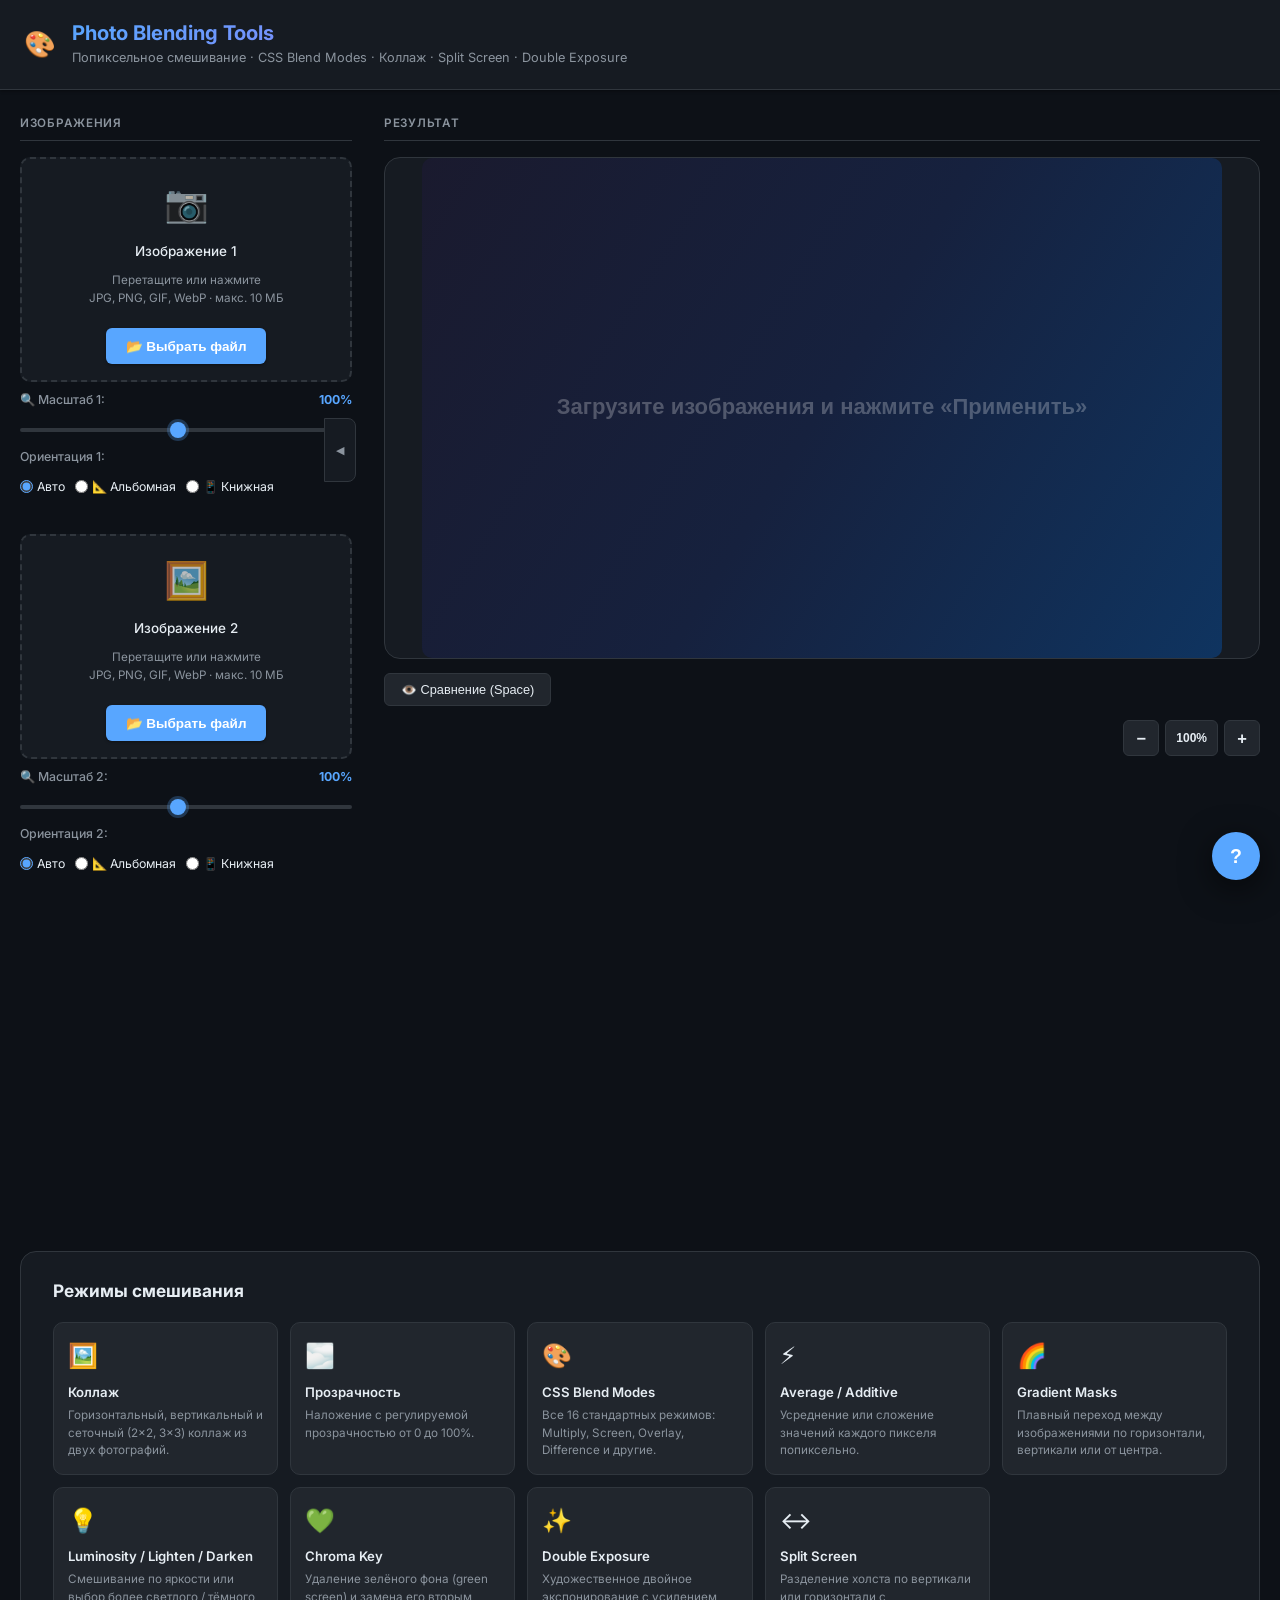
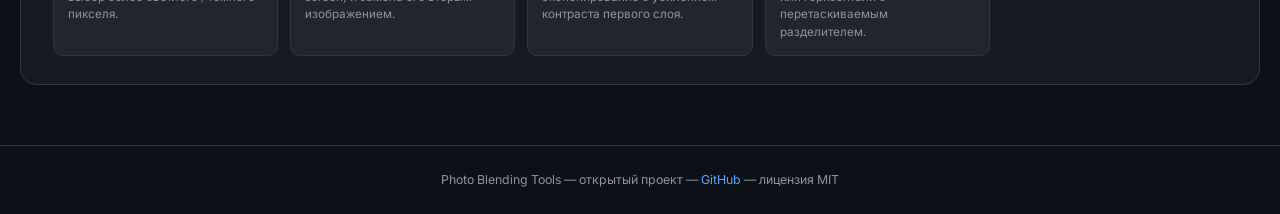
==== commit 717ec2e8: "Add interactive UI features: panel resize, live preview, keyboard shortcuts, undo/redo, comparison m" ====
--- a/index.html
+++ b/index.html
@@ -38,6 +38,14 @@
 ══════════════════════════════════════════ -->
 <main class="app-container" role="main">
 
+    <!-- ── Разделитель для ресайза панели ── -->
+    <div class="panel-resizer" id="panel-resizer" role="separator" aria-label="Изменить размер панели"></div>
+
+    <!-- ── Кнопка коллапса панели ── -->
+    <button class="panel-collapse-btn" id="panel-collapse-btn" aria-label="Свернуть/развернуть панель">
+        <span class="icon">◀</span>
+    </button>
+
     <!-- ── Левая колонка: загрузка ── -->
     <aside class="upload-panel" aria-label="Загрузка изображений">
 
@@ -55,12 +63,12 @@
                     <span class="icon" aria-hidden="true">📷</span>
                     <span class="label">Изображение 1</span>
                     <span class="sub">Перетащите или нажмите<br>JPG, PNG, GIF, WebP · макс. 10 МБ</span>
+                    <button type="button" class="upload-btn" id="upload-btn-1" aria-label="Выбрать файл для изображения 1">
+                        📂 Выбрать файл
+                    </button>
                 </div>
                 <img class="preview-img" id="preview-1" alt="Превью изображения 1" hidden>
-                <button type="button" class="upload-btn" id="upload-btn-1" aria-label="Выбрать файл для загрузки">
-                    📂 Выбрать файл
-                </button>
-                <div class="preview-badge" id="preview-badge-1" aria-hidden="true">1</div>
+                <div class="layer-badge" aria-hidden="true">1</div>
             </div>
             <input type="file" id="file-input-1" accept="image/jpeg,image/png,image/gif,image/webp"
                    class="visually-hidden" aria-label="Выберите первый файл">
@@ -97,12 +105,12 @@
                     <span class="icon" aria-hidden="true">🖼️</span>
                     <span class="label">Изображение 2</span>
                     <span class="sub">Перетащите или нажмите<br>JPG, PNG, GIF, WebP · макс. 10 МБ</span>
+                    <button type="button" class="upload-btn" id="upload-btn-2" aria-label="Выбрать файл для изображения 2">
+                        📂 Выбрать файл
+                    </button>
                 </div>
                 <img class="preview-img" id="preview-2" alt="Превью изображения 2" hidden>
-                <button type="button" class="upload-btn" id="upload-btn-2" aria-label="Выбрать файл для загрузки">
-                    📂 Выбрать файл
-                </button>
-                <div class="preview-badge" id="preview-badge-2" aria-hidden="true">2</div>
+                <div class="layer-badge" aria-hidden="true">2</div>
             </div>
             <input type="file" id="file-input-2" accept="image/jpeg,image/png,image/gif,image/webp"
                    class="visually-hidden" aria-label="Выберите второй файл">
@@ -127,50 +135,19 @@
             <div class="image-info" id="image-info-2" aria-live="polite"></div>
         </div>
 
-        <!-- ── Порядок слоев ── -->
-        <div class="layer-control-section">
-            <p class="panel-title">Порядок слоев</p>
-
-            <div class="layer-order-controls">
-                <div class="radio-group layer-radio-group">
-                    <label class="radio-label">
-                        <input type="radio" name="layer-order" value="img1-top" checked
-                               aria-label="Изображение 1 сверху">
-                        <span class="radio-text">
-                            <span class="layer-badge" aria-hidden="true">1</span> Изображение 1 сверху
-                        </span>
-                    </label>
-
-                    <label class="radio-label">
-                        <input type="radio" name="layer-order" value="img2-top"
-                               aria-label="Изображение 2 сверху">
-                        <span class="radio-text">
-                            <span class="layer-badge" aria-hidden="true">2</span> Изображение 2 сверху
-                        </span>
-                    </label>
-
-                    <label class="radio-label">
-                        <input type="radio" name="layer-order" value="auto"
-                               aria-label="Порядок слоев автоматически">
-                        <span class="radio-text">
-                            🤖 Автоматически
-                        </span>
-                    </label>
-                </div>
-
-                <button type="button" class="swap-layers-btn" id="swap-layers-btn"
-                        aria-label="Поменять изображения местами">
-                    ⇅ Поменять местами
-                </button>
-            </div>
-        </div>
-
         <!-- ── Панель управления ── -->
         <section class="control-panel" aria-label="Настройки смешивания">
 
             <!-- Режим смешивания -->
             <div class="control-group">
                 <label for="blend-mode">Режим смешивания</label>
+                <div class="mode-search-container">
+                    <input type="text"
+                           class="mode-search-input"
+                           id="mode-search"
+                           placeholder="🔍 Поиск режима..."
+                           autocomplete="off">
+                </div>
                 <select id="blend-mode" aria-label="Выберите режим смешивания">
 
                     <optgroup label="── Коллаж ──">
@@ -228,6 +205,31 @@
                 </select>
             </div>
 
+            <!-- Порядок слоев -->
+            <div class="control-group">
+                <span class="control-label">
+                    <span aria-hidden="true">📚</span>
+                    Порядок слоев
+                </span>
+                <div class="layer-order-control" role="radiogroup" aria-label="Порядок наложения слоев">
+                    <label class="radio-label">
+                        <input type="radio" name="layer-order" value="img1-top" id="layer-order-1" checked>
+                        <span>🖼️ Изображение 1 сверху</span>
+                    </label>
+                    <label class="radio-label">
+                        <input type="radio" name="layer-order" value="img2-top" id="layer-order-2">
+                        <span>🖼️ Изображение 2 сверху</span>
+                    </label>
+                    <label class="radio-label">
+                        <input type="radio" name="layer-order" value="auto" id="layer-order-auto">
+                        <span>✨ Автоматически</span>
+                    </label>
+                </div>
+                <button type="button" class="swap-layers-btn" id="swap-layers" aria-label="Поменять слои местами">
+                    ⇅ Поменять местами
+                </button>
+            </div>
+
             <hr class="divider">
 
             <!-- Слайдер прозрачности -->
@@ -273,6 +275,25 @@
             </div>
 
             <hr class="divider">
+
+            <!-- Живой предпросмотр -->
+            <div class="live-preview-control">
+                <label class="toggle-switch">
+                    <input type="checkbox" id="live-preview-toggle" checked>
+                    <span class="toggle-slider"></span>
+                    <span class="toggle-label">⚡ Живой предпросмотр</span>
+                </label>
+            </div>
+
+            <!-- История -->
+            <div class="history-controls">
+                <button id="undo-btn" class="icon-btn" type="button" title="Отменить (Ctrl+Z)" disabled>
+                    ↶ Отменить
+                </button>
+                <button id="redo-btn" class="icon-btn" type="button" title="Повторить (Ctrl+Shift+Z)" disabled>
+                    ↷ Повторить
+                </button>
+            </div>
 
             <!-- Кнопки -->
             <div class="actions">
@@ -297,6 +318,16 @@
             </div>
 
         </section>
+
+        <!-- ── Пресеты ── -->
+        <section class="presets-section" aria-label="Пресеты настроек">
+            <p class="panel-title">Пресеты</p>
+            <div class="presets-list" id="presets-list"></div>
+            <button class="btn save-preset-btn" id="save-preset-btn" type="button">
+                💾 Сохранить пресет
+            </button>
+        </section>
+
     </aside>
 
     <!-- ── Правая колонка: результат ── -->
@@ -311,7 +342,16 @@
             <div id="loading-overlay" hidden aria-label="Обработка..." role="status">
                 <div class="spinner" aria-hidden="true"></div>
             </div>
+            <!-- Режим сравнения -->
+            <div class="comparison-overlay" id="comparison-overlay" hidden>
+                <input type="range" class="comparison-slider" id="comparison-slider"
+                       min="0" max="100" value="50" aria-label="Разделитель сравнения">
+                <div class="comparison-divider" id="comparison-divider"></div>
+            </div>
         </div>
+        <button class="comparison-toggle-btn" id="comparison-toggle-btn" type="button">
+            👁️ Сравнение (Space)
+        </button>
     </section>
 
     <!-- ── Интерактивный разделитель Split Screen ── -->
--- a/styles.css
+++ b/styles.css
@@ -10,6 +10,7 @@
     --color-surface-2:   #21262d;
     --color-border:      #30363d;
     --color-accent:      #58a6ff;
+    --color-accent-hover: #6cb6ff;
     --color-accent-2:    #7c5cbf;
     --color-accent-grad: linear-gradient(135deg, #58a6ff 0%, #a371f7 100%);
     --color-success:     #3fb950;
@@ -86,10 +87,16 @@
     margin: 0 auto;
     padding: 24px 20px 40px;
     display: grid;
-    grid-template-columns: 340px 1fr;
+    grid-template-columns: var(--panel-width, 340px) 1fr;
     grid-template-rows: auto;
     gap: 24px;
     align-items: start;
+    position: relative;
+    transition: grid-template-columns 0.3s ease;
+}
+
+.app-container.panel-collapsed {
+    grid-template-columns: 0px 1fr;
 }
 
 /* ══════════════════════════════════════════════════════
@@ -100,22 +107,40 @@
     display: flex;
     flex-direction: column;
     gap: 16px;
+
+    /* Скролл при переполнении */
     max-height: calc(100vh - 120px);
     overflow-y: auto;
     overflow-x: hidden;
+
+    /* Стилизация скроллбара (Firefox) */
+    scrollbar-width: thin;
+    scrollbar-color: var(--color-border) var(--color-surface);
+
+    /* Плавная прокрутка */
+    scroll-behavior: smooth;
+
+    /* Отступ для скроллбара */
     padding-right: 8px;
-    scroll-behavior: smooth;
-    scrollbar-width: thin;
-    scrollbar-color: var(--color-border) transparent;
-}
-
-/* Webkit scrollbar (Chrome, Safari, Edge) */
+
+    transition: opacity 0.3s ease, transform 0.3s ease;
+}
+
+.app-container.panel-collapsed .upload-panel {
+    opacity: 0;
+    transform: translateX(-20px);
+    pointer-events: none;
+    overflow: hidden;
+}
+
+/* Кастомный скроллбар (Webkit: Chrome, Safari, Edge) */
 .upload-panel::-webkit-scrollbar {
     width: 8px;
 }
 
 .upload-panel::-webkit-scrollbar-track {
-    background: transparent;
+    background: var(--color-surface);
+    border-radius: 4px;
 }
 
 .upload-panel::-webkit-scrollbar-thumb {
@@ -615,41 +640,32 @@
 }
 
 /* ══════════════════════════════════════════════════════
-   Кнопка выбора файла
+   Кнопка загрузки файла
 ══════════════════════════════════════════════════════ */
 .upload-btn {
-    position: absolute;
-    bottom: 12px;
-    left: 50%;
-    transform: translateX(-50%);
-
+    margin-top: 12px;
+    padding: 10px 20px;
     background: var(--color-accent);
-    color: #fff;
+    color: #ffffff;
     border: none;
     border-radius: var(--radius-sm);
-    padding: 8px 16px;
-    font-size: 0.85rem;
-    font-weight: 500;
+    font-size: 0.9rem;
+    font-weight: 600;
     cursor: pointer;
-
-    display: flex;
-    align-items: center;
-    gap: 6px;
-
+    transition: all var(--transition);
     box-shadow: var(--shadow-sm);
-    transition: all var(--transition);
+    pointer-events: auto;
     z-index: 10;
-    white-space: nowrap;
 }
 
 .upload-btn:hover {
-    background: #7cb8ff;
-    transform: translateX(-50%) translateY(-2px);
+    background: var(--color-accent-hover);
+    transform: translateY(-1px);
     box-shadow: var(--shadow-md);
 }
 
 .upload-btn:active {
-    transform: translateX(-50%) translateY(0);
+    transform: translateY(0);
 }
 
 .upload-btn:focus {
@@ -657,64 +673,59 @@
     outline-offset: 2px;
 }
 
-/* Скрыть кнопку когда изображение загружено */
-.drop-zone.has-image .upload-btn {
+/* Скрыть кнопку, когда показан preview */
+.drop-zone:has(.preview-img:not([hidden])) .upload-btn {
     display: none;
 }
 
 /* ══════════════════════════════════════════════════════
-   Preview badge (номер слоя на превью)
-══════════════════════════════════════════════════════ */
-.preview-badge {
+   Слой-значок (badge)
+══════════════════════════════════════════════════════ */
+.layer-badge {
     position: absolute;
     top: 8px;
     right: 8px;
-    width: 28px;
-    height: 28px;
     background: var(--color-accent);
     color: #fff;
+    width: 32px;
+    height: 32px;
     border-radius: 50%;
     display: flex;
     align-items: center;
     justify-content: center;
-    font-size: 0.85rem;
-    font-weight: 600;
+    font-size: 1.1rem;
+    font-weight: 700;
     box-shadow: var(--shadow-md);
     opacity: 0;
     transition: opacity var(--transition);
-    z-index: 20;
     pointer-events: none;
-}
-
-.drop-zone.has-image .preview-badge {
+    z-index: 5;
+}
+
+.drop-zone:has(.preview-img:not([hidden])) .layer-badge {
     opacity: 1;
 }
 
 /* ══════════════════════════════════════════════════════
-   Секция управления порядком слоев
-══════════════════════════════════════════════════════ */
-.layer-control-section {
-    margin-top: 8px;
-    padding-top: 16px;
-    border-top: 1px solid var(--color-border);
-}
-
-/* Перекрыть flex-направление для радио-группы слоев */
-.layer-radio-group {
+   Управление слоями
+══════════════════════════════════════════════════════ */
+.layer-order-control {
+    display: flex;
     flex-direction: column;
     gap: 8px;
-    margin-bottom: 12px;
 }
 
 .radio-label {
     display: flex;
     align-items: center;
-    padding: 10px 12px;
+    gap: 10px;
+    padding: 10px 14px;
     background: var(--color-surface);
     border: 1px solid var(--color-border);
     border-radius: var(--radius-sm);
     cursor: pointer;
     transition: all var(--transition);
+    font-size: 0.9rem;
 }
 
 .radio-label:hover {
@@ -723,67 +734,50 @@
 }
 
 .radio-label input[type="radio"] {
-    margin-right: 10px;
+    margin: 0;
     cursor: pointer;
     accent-color: var(--color-accent);
 }
 
-.radio-label input[type="radio"]:focus {
-    outline: 2px solid var(--color-accent);
-    outline-offset: 2px;
-}
-
-.radio-text {
-    display: flex;
-    align-items: center;
-    gap: 8px;
-    font-size: 0.9rem;
-    color: var(--color-text);
-}
-
-/* Badge с номером слоя в radio-group */
-.layer-badge {
-    display: inline-flex;
-    align-items: center;
-    justify-content: center;
-    width: 20px;
-    height: 20px;
-    background: var(--color-accent);
-    color: #fff;
-    border-radius: 50%;
-    font-size: 0.75rem;
+.radio-label input[type="radio"]:checked + span {
     font-weight: 600;
-    flex-shrink: 0;
-}
-
-/* Кнопка «Поменять местами» */
+    color: var(--color-accent);
+}
+
+.radio-label:has(input:checked) {
+    background: var(--color-surface-2);
+    border-color: var(--color-accent);
+    box-shadow: 0 0 0 1px var(--color-accent);
+}
+
+.control-label {
+    font-size: 0.82rem;
+    font-weight: 600;
+    color: var(--color-text-muted);
+    letter-spacing: .03em;
+    display: flex;
+    align-items: center;
+    gap: 6px;
+}
+
 .swap-layers-btn {
     width: 100%;
-    background: var(--color-surface);
+    margin-top: 8px;
+    padding: 9px 14px;
+    background: var(--color-surface-2);
     color: var(--color-text);
     border: 1px solid var(--color-border);
     border-radius: var(--radius-sm);
-    padding: 10px 16px;
-    font-size: 0.9rem;
+    font-size: 0.85rem;
     font-weight: 500;
     cursor: pointer;
-
-    display: flex;
-    align-items: center;
-    justify-content: center;
-    gap: 8px;
-
     transition: all var(--transition);
 }
 
 .swap-layers-btn:hover {
-    background: var(--color-surface-2);
     border-color: var(--color-accent);
     color: var(--color-accent);
-}
-
-.swap-layers-btn:active {
-    transform: scale(0.98);
+    background: rgba(88, 166, 255, 0.08); /* matches --color-accent at 8% opacity, same as .drop-zone.drag-over */
 }
 
 .swap-layers-btn:focus {
@@ -791,7 +785,24 @@
     outline-offset: 2px;
 }
 
-
+/* ══════════════════════════════════════════════════════
+   Accessibility: prefers-reduced-motion
+══════════════════════════════════════════════════════ */
+@media (prefers-reduced-motion: reduce) {
+    .upload-panel {
+        scroll-behavior: auto;
+    }
+    .upload-btn,
+    .radio-label,
+    .layer-badge {
+        transition: none;
+        animation: none;
+    }
+}
+
+/* ══════════════════════════════════════════════════════
+   Responsive
+══════════════════════════════════════════════════════ */
 @media (max-width: 960px) {
     .app-container {
         grid-template-columns: 1fr;
@@ -803,8 +814,13 @@
     }
     .upload-panel {
         grid-column: 1 / 2;
+        /* На планшетах разрешаем естественную высоту */
         max-height: none;
         overflow-y: visible;
+    }
+    .panel-resizer,
+    .panel-collapse-btn {
+        display: none;
     }
 }
 
@@ -824,32 +840,6 @@
     .scale-control input[type="range"] {
         width: 100%;
     }
-    .upload-btn {
-        position: static;
-        transform: none;
-        margin-top: 8px;
-    }
-    .upload-btn:hover {
-        transform: none;
-    }
-    .layer-order-controls {
-        padding: 0 8px;
-    }
-}
-
-/* ══════════════════════════════════════════════════════
-   Доступность: отключить анимации по предпочтению
-══════════════════════════════════════════════════════ */
-@media (prefers-reduced-motion: reduce) {
-    .upload-btn,
-    .swap-layers-btn,
-    .radio-label {
-        transition: none;
-    }
-
-    .upload-panel {
-        scroll-behavior: auto;
-    }
 }
 
 /* ══════════════════════════════════════════════════════
@@ -868,3 +858,453 @@
     border-top: 1px solid var(--color-border);
     margin: 2px 0;
 }
+
+/* ══════════════════════════════════════════════════════
+   Панель — разделитель и кнопка коллапса
+══════════════════════════════════════════════════════ */
+.panel-resizer {
+    position: absolute;
+    top: 0;
+    bottom: 0;
+    width: 6px;
+    background: transparent;
+    cursor: col-resize;
+    z-index: 10;
+    left: var(--panel-width, 340px);
+    transition: background 0.2s ease;
+}
+
+.panel-resizer:hover,
+.panel-resizer.resizing {
+    background: var(--color-accent);
+}
+
+.panel-collapse-btn {
+    position: fixed;
+    left: calc(var(--panel-width, 340px) - 16px);
+    top: 50%;
+    transform: translateY(-50%);
+
+    width: 32px;
+    height: 64px;
+    background: var(--color-surface);
+    border: 1px solid var(--color-border);
+    border-radius: 0 8px 8px 0;
+
+    display: flex;
+    align-items: center;
+    justify-content: center;
+    cursor: pointer;
+    z-index: 20;
+
+    transition: all 0.3s ease;
+    color: var(--color-text-muted);
+    font-size: 0.75rem;
+}
+
+.panel-collapse-btn:hover {
+    background: var(--color-surface-2);
+    border-color: var(--color-accent);
+    color: var(--color-accent);
+}
+
+.app-container.panel-collapsed .panel-collapse-btn {
+    left: 0;
+}
+
+.app-container.panel-collapsed .panel-collapse-btn .icon {
+    display: inline-block;
+    transform: rotate(180deg);
+}
+
+/* ══════════════════════════════════════════════════════
+   Живой предпросмотр — переключатель
+══════════════════════════════════════════════════════ */
+.live-preview-control {
+    padding: 4px 0;
+}
+
+.toggle-switch {
+    display: flex;
+    align-items: center;
+    gap: 10px;
+    cursor: pointer;
+    user-select: none;
+}
+
+.toggle-switch input {
+    position: absolute;
+    opacity: 0;
+    width: 0;
+    height: 0;
+}
+
+.toggle-slider {
+    position: relative;
+    width: 44px;
+    height: 24px;
+    background: var(--color-surface-2);
+    border: 1px solid var(--color-border);
+    border-radius: 12px;
+    transition: all 0.3s ease;
+    flex-shrink: 0;
+}
+
+.toggle-slider::before {
+    content: '';
+    position: absolute;
+    width: 18px;
+    height: 18px;
+    left: 2px;
+    top: 2px;
+    background: white;
+    border-radius: 50%;
+    transition: transform 0.3s ease;
+}
+
+.toggle-switch input:checked + .toggle-slider {
+    background: var(--color-accent);
+    border-color: var(--color-accent);
+}
+
+.toggle-switch input:checked + .toggle-slider::before {
+    transform: translateX(20px);
+}
+
+.toggle-label {
+    font-size: 0.9rem;
+    font-weight: 500;
+    color: var(--color-text);
+}
+
+/* ══════════════════════════════════════════════════════
+   История: кнопки Undo / Redo
+══════════════════════════════════════════════════════ */
+.history-controls {
+    display: grid;
+    grid-template-columns: 1fr 1fr;
+    gap: 8px;
+}
+
+.icon-btn {
+    display: inline-flex;
+    align-items: center;
+    justify-content: center;
+    gap: 5px;
+    padding: 8px 12px;
+    background: var(--color-surface-2);
+    color: var(--color-text);
+    border: 1px solid var(--color-border);
+    border-radius: var(--radius-sm);
+    font-size: 0.85rem;
+    font-weight: 500;
+    cursor: pointer;
+    transition: all var(--transition);
+}
+
+.icon-btn:hover:not(:disabled) {
+    border-color: var(--color-accent);
+    color: var(--color-accent);
+    background: rgba(88, 166, 255, 0.08);
+}
+
+.icon-btn:disabled {
+    opacity: 0.4;
+    cursor: not-allowed;
+}
+
+/* ══════════════════════════════════════════════════════
+   Сравнение До/После
+══════════════════════════════════════════════════════ */
+.comparison-overlay {
+    position: absolute;
+    inset: 0;
+    z-index: 15;
+    pointer-events: none;
+}
+
+.comparison-overlay[hidden] { display: none; }
+
+.comparison-slider {
+    position: absolute;
+    inset: 0;
+    width: 100%;
+    height: 100%;
+    opacity: 0;
+    cursor: ew-resize;
+    pointer-events: all;
+    z-index: 16;
+    margin: 0;
+}
+
+.comparison-divider {
+    position: absolute;
+    left: 50%;
+    top: 0;
+    bottom: 0;
+    width: 3px;
+    background: white;
+    box-shadow: 0 0 10px rgba(0,0,0,0.5);
+    pointer-events: none;
+    z-index: 17;
+    transform: translateX(-50%);
+}
+
+.comparison-divider::before {
+    content: '';
+    position: absolute;
+    left: 50%;
+    top: 50%;
+    transform: translate(-50%, -50%);
+    width: 32px;
+    height: 32px;
+    background: white;
+    border-radius: 50%;
+    box-shadow: 0 2px 8px rgba(0,0,0,0.3);
+}
+
+.comparison-toggle-btn {
+    align-self: flex-start;
+    padding: 8px 16px;
+    background: var(--color-surface-2);
+    color: var(--color-text);
+    border: 1px solid var(--color-border);
+    border-radius: var(--radius-sm);
+    cursor: pointer;
+    font-size: 0.85rem;
+    transition: all var(--transition);
+}
+
+.comparison-toggle-btn:hover,
+.comparison-toggle-btn.active {
+    background: rgba(88, 166, 255, 0.15);
+    border-color: var(--color-accent);
+    color: var(--color-accent);
+}
+
+/* ══════════════════════════════════════════════════════
+   Пресеты
+══════════════════════════════════════════════════════ */
+.presets-section {
+    display: flex;
+    flex-direction: column;
+    gap: 10px;
+}
+
+.presets-list {
+    display: flex;
+    flex-direction: column;
+    gap: 6px;
+    min-height: 0;
+}
+
+.preset-item {
+    display: flex;
+    align-items: center;
+    gap: 6px;
+    padding: 8px 10px;
+    background: var(--color-surface);
+    border: 1px solid var(--color-border);
+    border-radius: var(--radius-sm);
+    font-size: 0.85rem;
+}
+
+.preset-name {
+    flex: 1;
+    overflow: hidden;
+    text-overflow: ellipsis;
+    white-space: nowrap;
+    color: var(--color-text);
+}
+
+.preset-load-btn,
+.preset-delete-btn {
+    padding: 4px 10px;
+    border: 1px solid var(--color-border);
+    border-radius: var(--radius-sm);
+    cursor: pointer;
+    font-size: 0.8rem;
+    transition: all var(--transition);
+    background: var(--color-surface-2);
+    color: var(--color-text);
+    white-space: nowrap;
+}
+
+.preset-load-btn:hover {
+    border-color: var(--color-accent);
+    color: var(--color-accent);
+}
+
+.preset-delete-btn {
+    color: var(--color-error);
+    border-color: rgba(248, 81, 73, 0.3);
+}
+
+.preset-delete-btn:hover {
+    background: rgba(248, 81, 73, 0.1);
+}
+
+.save-preset-btn {
+    background: var(--color-surface-2);
+    color: var(--color-text);
+    border: 1px solid var(--color-border);
+    font-size: 0.85rem;
+    padding: 9px 14px;
+}
+
+.save-preset-btn:hover {
+    border-color: var(--color-accent);
+    color: var(--color-accent);
+    background: rgba(88, 166, 255, 0.08);
+}
+
+/* ══════════════════════════════════════════════════════
+   Zoom-кнопки
+══════════════════════════════════════════════════════ */
+.zoom-controls {
+    display: flex;
+    gap: 6px;
+    align-items: center;
+    justify-content: flex-end;
+}
+
+.zoom-btn {
+    width: 36px;
+    height: 36px;
+    background: var(--color-surface-2);
+    color: var(--color-text);
+    border: 1px solid var(--color-border);
+    border-radius: var(--radius-sm);
+    cursor: pointer;
+    font-size: 1.1rem;
+    font-weight: 700;
+    display: flex;
+    align-items: center;
+    justify-content: center;
+    transition: all var(--transition);
+}
+
+.zoom-btn:hover {
+    background: rgba(88, 166, 255, 0.15);
+    border-color: var(--color-accent);
+    color: var(--color-accent);
+}
+
+.zoom-reset-btn {
+    width: auto;
+    padding: 0 10px;
+    font-size: 0.8rem;
+    font-weight: 600;
+}
+
+#result-canvas {
+    transition: transform 0.15s ease;
+    transform-origin: center center;
+}
+
+/* ══════════════════════════════════════════════════════
+   Поиск режима смешивания
+══════════════════════════════════════════════════════ */
+.mode-search-container {
+    margin-bottom: 4px;
+}
+
+.mode-search-input {
+    width: 100%;
+    padding: 8px 12px;
+    background: var(--color-surface-2);
+    border: 1px solid var(--color-border);
+    border-radius: var(--radius-sm);
+    color: var(--color-text);
+    font-size: 0.88rem;
+    transition: border-color var(--transition);
+    outline: none;
+}
+
+.mode-search-input:focus {
+    border-color: var(--color-accent);
+}
+
+.mode-search-input::placeholder {
+    color: var(--color-text-muted);
+}
+
+/* ══════════════════════════════════════════════════════
+   Кнопка справки (горячие клавиши)
+══════════════════════════════════════════════════════ */
+.help-btn {
+    position: fixed;
+    bottom: 20px;
+    right: 20px;
+    width: 48px;
+    height: 48px;
+    border-radius: 50%;
+    background: var(--color-accent);
+    color: white;
+    border: none;
+    font-size: 1.3rem;
+    font-weight: bold;
+    cursor: pointer;
+    box-shadow: var(--shadow-lg);
+    z-index: 100;
+    transition: all 0.3s ease;
+    display: flex;
+    align-items: center;
+    justify-content: center;
+}
+
+.help-btn:hover {
+    transform: scale(1.1);
+    box-shadow: var(--shadow-lg), 0 0 20px var(--color-accent);
+}
+
+/* ══════════════════════════════════════════════════════
+   Анимации и микроинтеракции
+══════════════════════════════════════════════════════ */
+@keyframes fadeInUp {
+    from {
+        opacity: 0;
+        transform: translateY(20px);
+    }
+    to {
+        opacity: 1;
+        transform: translateY(0);
+    }
+}
+
+.upload-panel > * {
+    animation: fadeInUp 0.4s ease backwards;
+}
+
+.upload-panel > *:nth-child(1) { animation-delay: 0.05s; }
+.upload-panel > *:nth-child(2) { animation-delay: 0.1s; }
+.upload-panel > *:nth-child(3) { animation-delay: 0.15s; }
+.upload-panel > *:nth-child(4) { animation-delay: 0.2s; }
+.upload-panel > *:nth-child(5) { animation-delay: 0.25s; }
+
+@keyframes pulse {
+    0%, 100% { box-shadow: 0 0 0 0 rgba(88, 166, 255, 0.7); }
+    50%       { box-shadow: 0 0 0 8px rgba(88, 166, 255, 0); }
+}
+
+.apply-btn:not(:disabled) {
+    animation: pulse 2s infinite;
+}
+
+/* Smooth scrollbar */
+* {
+    scrollbar-width: thin;
+    scrollbar-color: var(--color-border) transparent;
+}
+
+/* ══════════════════════════════════════════════════════
+   Reduce motion (accessibility)
+══════════════════════════════════════════════════════ */
+@media (prefers-reduced-motion: reduce) {
+    *,
+    *::before,
+    *::after {
+        animation: none !important;
+        transition: none !important;
+    }
+}
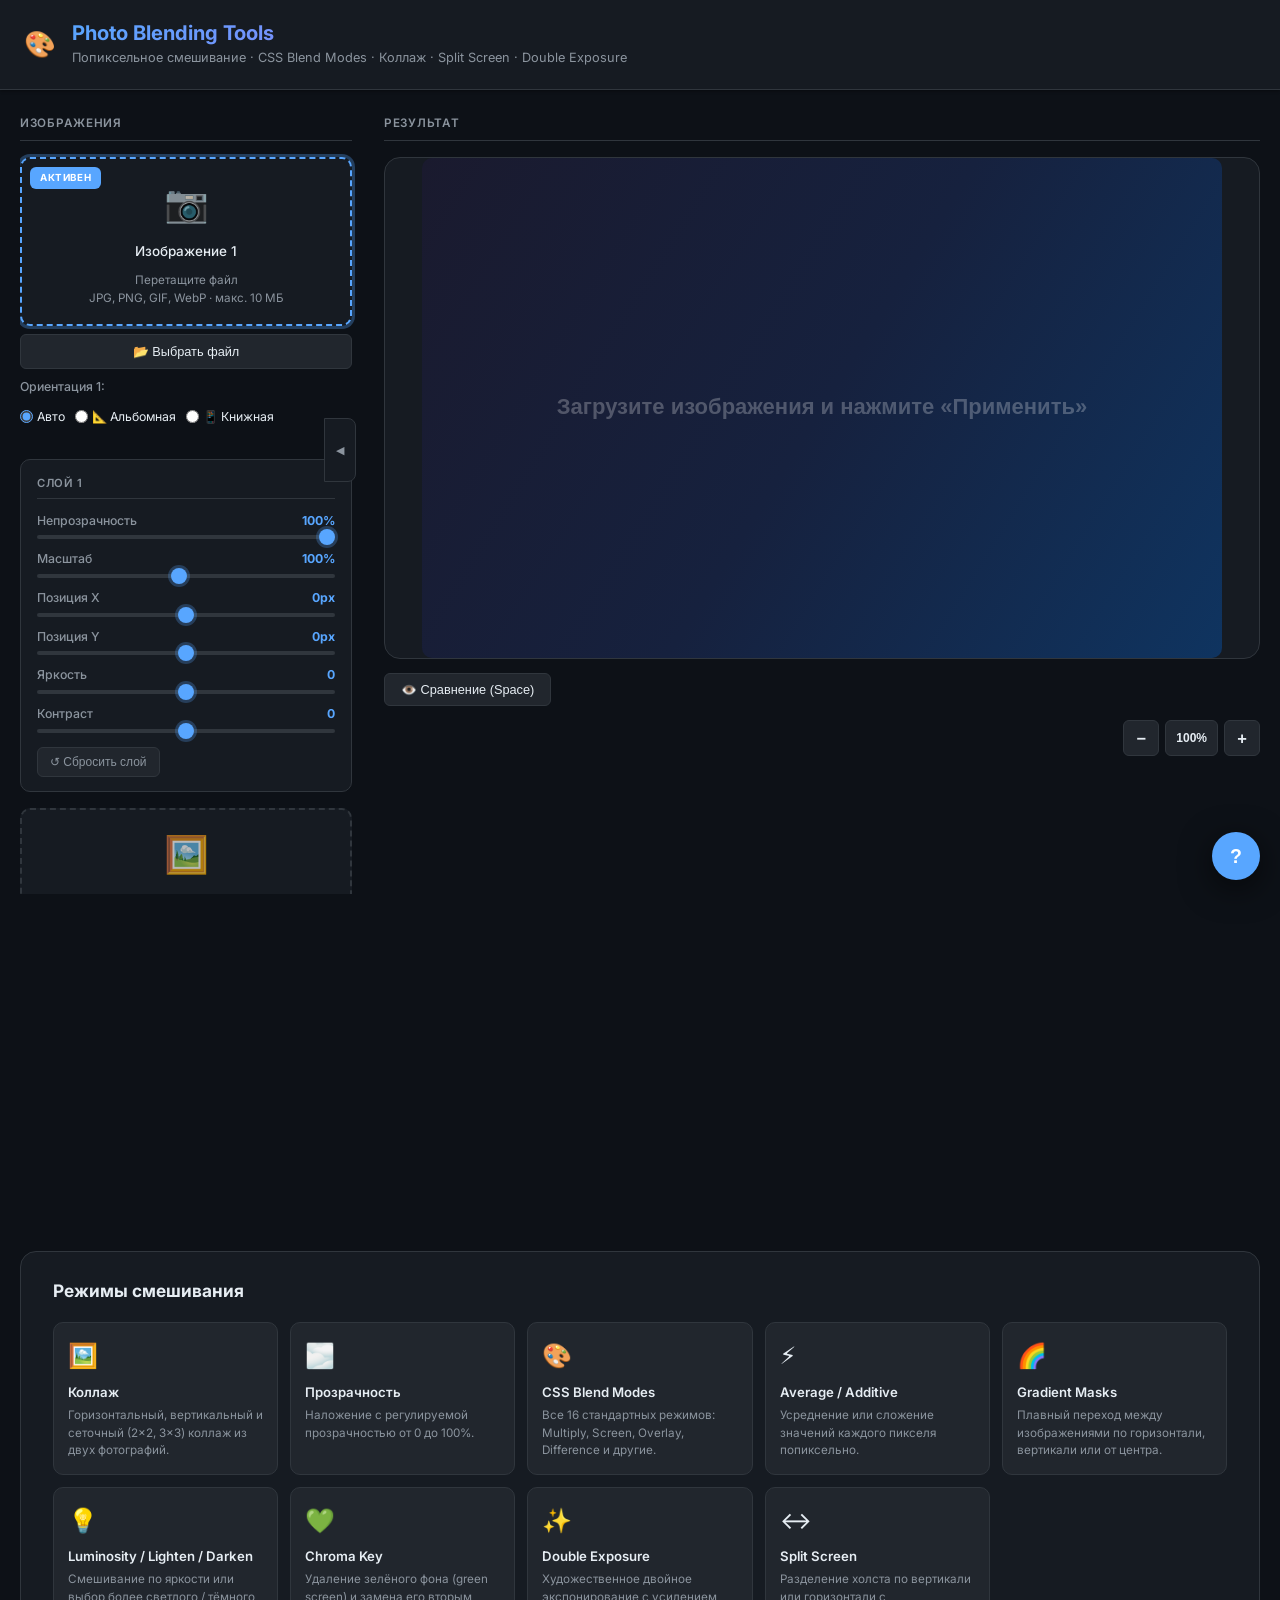
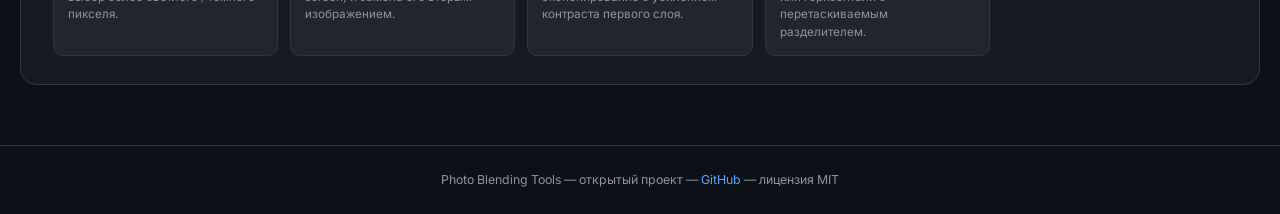
==== commit ffc8e0e7: "feat: add layer selection system with per-layer controls - Add activeLayer state + layer1/layer2 per" ====
--- a/index.html
+++ b/index.html
@@ -54,30 +54,25 @@
         <!-- Изображение 1 -->
         <div>
             <label for="drop-zone-1" class="visually-hidden">Зона загрузки изображения 1</label>
-            <div class="drop-zone"
+            <div class="drop-zone active"
                  id="drop-zone-1"
                  role="button"
                  tabindex="0"
-                 aria-label="Загрузить первое изображение (нажмите или перетащите файл)">
+                 aria-label="Нажмите для выбора слоя 1. Перетащите файл для загрузки.">
                 <div class="drop-hint">
                     <span class="icon" aria-hidden="true">📷</span>
                     <span class="label">Изображение 1</span>
-                    <span class="sub">Перетащите или нажмите<br>JPG, PNG, GIF, WebP · макс. 10 МБ</span>
-                    <button type="button" class="upload-btn" id="upload-btn-1" aria-label="Выбрать файл для изображения 1">
-                        📂 Выбрать файл
-                    </button>
+                    <span class="sub">Перетащите файл<br>JPG, PNG, GIF, WebP · макс. 10 МБ</span>
                 </div>
                 <img class="preview-img" id="preview-1" alt="Превью изображения 1" hidden>
                 <div class="layer-badge" aria-hidden="true">1</div>
-            </div>
+                <div class="active-badge" aria-hidden="true">АКТИВЕН</div>
+            </div>
+            <button type="button" class="upload-btn" id="upload-btn-1" aria-label="Выбрать файл для изображения 1">
+                📂 Выбрать файл
+            </button>
             <input type="file" id="file-input-1" accept="image/jpeg,image/png,image/gif,image/webp"
                    class="visually-hidden" aria-label="Выберите первый файл">
-            <div class="scale-control">
-                <label for="scale-slider-1">🔍 Масштаб 1: <span id="scale-value-1">100%</span></label>
-                <input type="range" id="scale-slider-1" min="10" max="200" value="100" step="5"
-                       aria-label="Масштаб первого изображения"
-                       title="Изменить размер изображения от 10% до 200%">
-            </div>
             <div class="orientation-control">
                 <span class="orientation-label">Ориентация 1:</span>
                 <div class="radio-group">
@@ -91,6 +86,59 @@
                 </div>
             </div>
             <div class="image-info" id="image-info-1" aria-live="polite"></div>
+            <!-- Индивидуальные настройки слоя 1 -->
+            <div class="layer-controls" id="layer-controls-1">
+                <p class="panel-title">Слой 1</p>
+                <div class="slider-row">
+                    <div class="slider-label">
+                        <span>Непрозрачность</span>
+                        <span class="slider-value" id="layer1-opacity-value">100%</span>
+                    </div>
+                    <input type="range" id="layer1-opacity" min="0" max="100" value="100"
+                           aria-label="Непрозрачность слоя 1">
+                </div>
+                <div class="slider-row">
+                    <div class="slider-label">
+                        <span>Масштаб</span>
+                        <span class="slider-value" id="layer1-scale-value">100%</span>
+                    </div>
+                    <input type="range" id="layer1-scale" min="10" max="200" value="100" step="5"
+                           aria-label="Масштаб слоя 1">
+                </div>
+                <div class="slider-row">
+                    <div class="slider-label">
+                        <span>Позиция X</span>
+                        <span class="slider-value" id="layer1-x-value">0px</span>
+                    </div>
+                    <input type="range" id="layer1-x" min="-500" max="500" value="0"
+                           aria-label="Горизонтальное смещение слоя 1">
+                </div>
+                <div class="slider-row">
+                    <div class="slider-label">
+                        <span>Позиция Y</span>
+                        <span class="slider-value" id="layer1-y-value">0px</span>
+                    </div>
+                    <input type="range" id="layer1-y" min="-500" max="500" value="0"
+                           aria-label="Вертикальное смещение слоя 1">
+                </div>
+                <div class="slider-row">
+                    <div class="slider-label">
+                        <span>Яркость</span>
+                        <span class="slider-value" id="layer1-brightness-value">0</span>
+                    </div>
+                    <input type="range" id="layer1-brightness" min="-100" max="100" value="0"
+                           aria-label="Яркость слоя 1">
+                </div>
+                <div class="slider-row">
+                    <div class="slider-label">
+                        <span>Контраст</span>
+                        <span class="slider-value" id="layer1-contrast-value">0</span>
+                    </div>
+                    <input type="range" id="layer1-contrast" min="-100" max="100" value="0"
+                           aria-label="Контраст слоя 1">
+                </div>
+                <button type="button" class="reset-layer-btn" id="reset-layer-1">↺ Сбросить слой</button>
+            </div>
         </div>
 
         <!-- Изображение 2 -->
@@ -100,26 +148,21 @@
                  id="drop-zone-2"
                  role="button"
                  tabindex="0"
-                 aria-label="Загрузить второе изображение (нажмите или перетащите файл)">
+                 aria-label="Нажмите для выбора слоя 2. Перетащите файл для загрузки.">
                 <div class="drop-hint">
                     <span class="icon" aria-hidden="true">🖼️</span>
                     <span class="label">Изображение 2</span>
-                    <span class="sub">Перетащите или нажмите<br>JPG, PNG, GIF, WebP · макс. 10 МБ</span>
-                    <button type="button" class="upload-btn" id="upload-btn-2" aria-label="Выбрать файл для изображения 2">
-                        📂 Выбрать файл
-                    </button>
+                    <span class="sub">Перетащите файл<br>JPG, PNG, GIF, WebP · макс. 10 МБ</span>
                 </div>
                 <img class="preview-img" id="preview-2" alt="Превью изображения 2" hidden>
                 <div class="layer-badge" aria-hidden="true">2</div>
-            </div>
+                <div class="active-badge" aria-hidden="true">АКТИВЕН</div>
+            </div>
+            <button type="button" class="upload-btn" id="upload-btn-2" aria-label="Выбрать файл для изображения 2">
+                📂 Выбрать файл
+            </button>
             <input type="file" id="file-input-2" accept="image/jpeg,image/png,image/gif,image/webp"
                    class="visually-hidden" aria-label="Выберите второй файл">
-            <div class="scale-control">
-                <label for="scale-slider-2">🔍 Масштаб 2: <span id="scale-value-2">100%</span></label>
-                <input type="range" id="scale-slider-2" min="10" max="200" value="100" step="5"
-                       aria-label="Масштаб второго изображения"
-                       title="Изменить размер изображения от 10% до 200%">
-            </div>
             <div class="orientation-control">
                 <span class="orientation-label">Ориентация 2:</span>
                 <div class="radio-group">
@@ -133,6 +176,59 @@
                 </div>
             </div>
             <div class="image-info" id="image-info-2" aria-live="polite"></div>
+            <!-- Индивидуальные настройки слоя 2 -->
+            <div class="layer-controls inactive" id="layer-controls-2">
+                <p class="panel-title">Слой 2</p>
+                <div class="slider-row">
+                    <div class="slider-label">
+                        <span>Непрозрачность</span>
+                        <span class="slider-value" id="layer2-opacity-value">100%</span>
+                    </div>
+                    <input type="range" id="layer2-opacity" min="0" max="100" value="100"
+                           aria-label="Непрозрачность слоя 2">
+                </div>
+                <div class="slider-row">
+                    <div class="slider-label">
+                        <span>Масштаб</span>
+                        <span class="slider-value" id="layer2-scale-value">100%</span>
+                    </div>
+                    <input type="range" id="layer2-scale" min="10" max="200" value="100" step="5"
+                           aria-label="Масштаб слоя 2">
+                </div>
+                <div class="slider-row">
+                    <div class="slider-label">
+                        <span>Позиция X</span>
+                        <span class="slider-value" id="layer2-x-value">0px</span>
+                    </div>
+                    <input type="range" id="layer2-x" min="-500" max="500" value="0"
+                           aria-label="Горизонтальное смещение слоя 2">
+                </div>
+                <div class="slider-row">
+                    <div class="slider-label">
+                        <span>Позиция Y</span>
+                        <span class="slider-value" id="layer2-y-value">0px</span>
+                    </div>
+                    <input type="range" id="layer2-y" min="-500" max="500" value="0"
+                           aria-label="Вертикальное смещение слоя 2">
+                </div>
+                <div class="slider-row">
+                    <div class="slider-label">
+                        <span>Яркость</span>
+                        <span class="slider-value" id="layer2-brightness-value">0</span>
+                    </div>
+                    <input type="range" id="layer2-brightness" min="-100" max="100" value="0"
+                           aria-label="Яркость слоя 2">
+                </div>
+                <div class="slider-row">
+                    <div class="slider-label">
+                        <span>Контраст</span>
+                        <span class="slider-value" id="layer2-contrast-value">0</span>
+                    </div>
+                    <input type="range" id="layer2-contrast" min="-100" max="100" value="0"
+                           aria-label="Контраст слоя 2">
+                </div>
+                <button type="button" class="reset-layer-btn" id="reset-layer-2">↺ Сбросить слой</button>
+            </div>
         </div>
 
         <!-- ── Панель управления ── -->
--- a/styles.css
+++ b/styles.css
@@ -640,45 +640,6 @@
 }
 
 /* ══════════════════════════════════════════════════════
-   Кнопка загрузки файла
-══════════════════════════════════════════════════════ */
-.upload-btn {
-    margin-top: 12px;
-    padding: 10px 20px;
-    background: var(--color-accent);
-    color: #ffffff;
-    border: none;
-    border-radius: var(--radius-sm);
-    font-size: 0.9rem;
-    font-weight: 600;
-    cursor: pointer;
-    transition: all var(--transition);
-    box-shadow: var(--shadow-sm);
-    pointer-events: auto;
-    z-index: 10;
-}
-
-.upload-btn:hover {
-    background: var(--color-accent-hover);
-    transform: translateY(-1px);
-    box-shadow: var(--shadow-md);
-}
-
-.upload-btn:active {
-    transform: translateY(0);
-}
-
-.upload-btn:focus {
-    outline: 2px solid var(--color-accent);
-    outline-offset: 2px;
-}
-
-/* Скрыть кнопку, когда показан preview */
-.drop-zone:has(.preview-img:not([hidden])) .upload-btn {
-    display: none;
-}
-
-/* ══════════════════════════════════════════════════════
    Слой-значок (badge)
 ══════════════════════════════════════════════════════ */
 .layer-badge {
@@ -707,8 +668,126 @@
 }
 
 /* ══════════════════════════════════════════════════════
-   Управление слоями
-══════════════════════════════════════════════════════ */
+   Активный слой — индикатор
+══════════════════════════════════════════════════════ */
+
+/* Рамка активного слоя */
+.drop-zone.active {
+    border-color: var(--color-accent);
+    box-shadow: 0 0 0 3px rgba(88, 166, 255, 0.3);
+}
+
+/* Неактивный слой — лёгкое затемнение превью */
+.drop-zone:not(.active) .preview-img {
+    opacity: 0.7;
+    filter: grayscale(20%);
+    transition: opacity var(--transition), filter var(--transition);
+}
+
+/* Бейдж «АКТИВЕН» */
+.active-badge {
+    position: absolute;
+    top: 8px;
+    left: 8px;
+    background: var(--color-accent);
+    color: #fff;
+    padding: 3px 10px;
+    border-radius: var(--radius-sm);
+    font-size: 0.65rem;
+    font-weight: 700;
+    letter-spacing: 0.06em;
+    text-transform: uppercase;
+    z-index: 10;
+    opacity: 0;
+    transition: opacity var(--transition);
+    pointer-events: none;
+}
+
+.drop-zone.active .active-badge {
+    opacity: 1;
+}
+
+/* ══════════════════════════════════════════════════════
+   Кнопка загрузки (вне drop-zone)
+══════════════════════════════════════════════════════ */
+.upload-btn {
+    display: block;
+    width: 100%;
+    margin-top: 8px;
+    padding: 9px 14px;
+    background: var(--color-surface-2);
+    color: var(--color-text);
+    border: 1px solid var(--color-border);
+    border-radius: var(--radius-sm);
+    font-size: 0.85rem;
+    font-weight: 500;
+    cursor: pointer;
+    transition: all var(--transition);
+    text-align: center;
+}
+
+.upload-btn:hover {
+    border-color: var(--color-accent);
+    color: var(--color-accent);
+    background: rgba(88, 166, 255, 0.08);
+}
+
+.upload-btn:focus {
+    outline: 2px solid var(--color-accent);
+    outline-offset: 2px;
+}
+
+/* ══════════════════════════════════════════════════════
+   Per-layer controls panel
+══════════════════════════════════════════════════════ */
+.layer-controls {
+    background: var(--color-surface);
+    border: 1px solid var(--color-border);
+    border-radius: var(--radius-md);
+    padding: 14px 16px;
+    margin-top: 10px;
+    display: flex;
+    flex-direction: column;
+    gap: 10px;
+    transition: opacity var(--transition);
+}
+
+.layer-controls .panel-title {
+    border-bottom: 1px solid var(--color-border);
+    padding-bottom: 6px;
+    margin-bottom: 2px;
+    font-size: 0.75rem;
+}
+
+.layer-controls.inactive {
+    opacity: 0.45;
+    pointer-events: none;
+}
+
+/* Кнопка сброса слоя */
+.reset-layer-btn {
+    margin-top: 4px;
+    padding: 7px 12px;
+    background: var(--color-surface-2);
+    color: var(--color-text-muted);
+    border: 1px solid var(--color-border);
+    border-radius: var(--radius-sm);
+    font-size: 0.8rem;
+    cursor: pointer;
+    transition: all var(--transition);
+    align-self: flex-start;
+}
+
+.reset-layer-btn:hover {
+    border-color: var(--color-error);
+    color: var(--color-error);
+    background: rgba(248, 81, 73, 0.08);
+}
+
+.reset-layer-btn:focus {
+    outline: 2px solid var(--color-accent);
+    outline-offset: 2px;
+}
 .layer-order-control {
     display: flex;
     flex-direction: column;
@@ -794,7 +873,9 @@
     }
     .upload-btn,
     .radio-label,
-    .layer-badge {
+    .layer-badge,
+    .active-badge,
+    .layer-controls {
         transition: none;
         animation: none;
     }
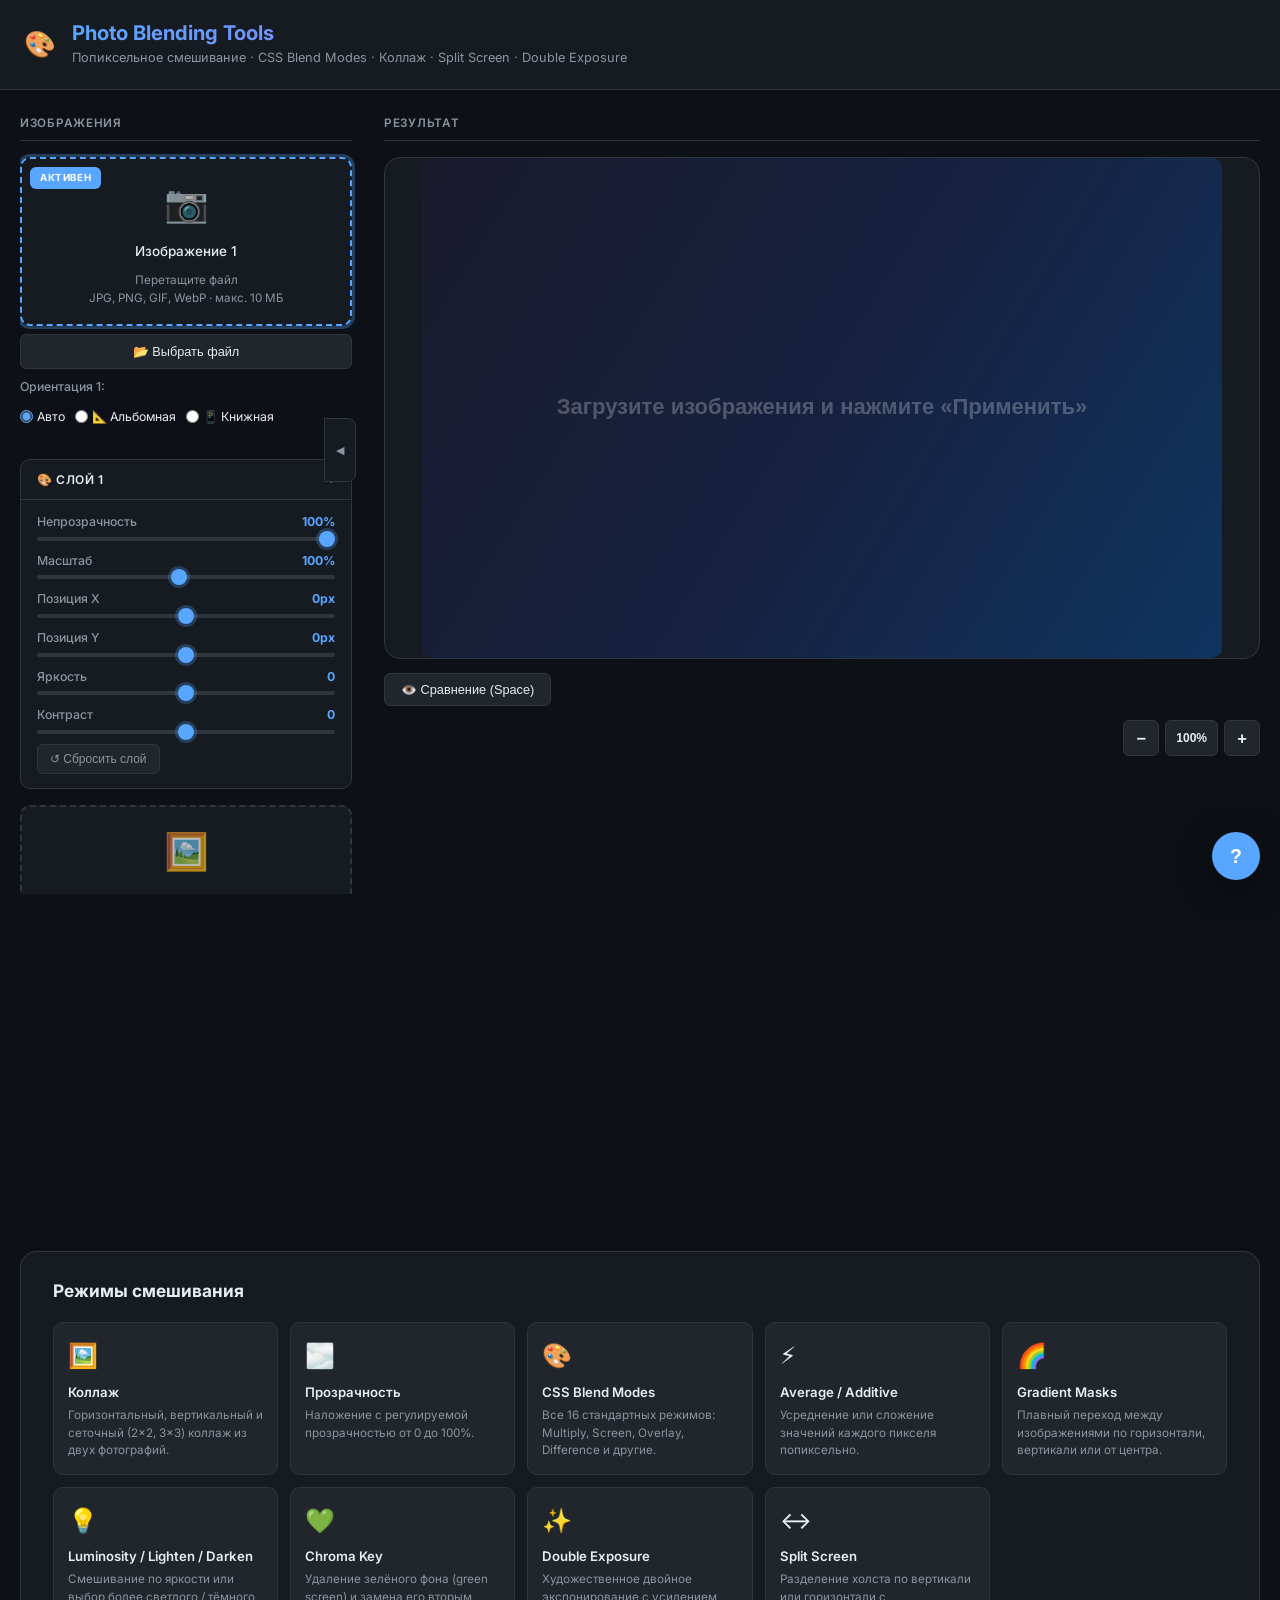
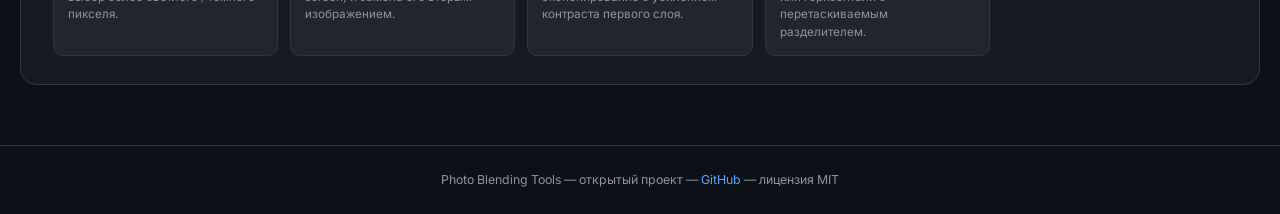
==== commit 89cef1a4: "Fix layer controls UX: collapsible details sections, remove duplicate sliders Co-authored-by: berlan" ====
--- a/index.html
+++ b/index.html
@@ -87,8 +87,8 @@
             </div>
             <div class="image-info" id="image-info-1" aria-live="polite"></div>
             <!-- Индивидуальные настройки слоя 1 -->
-            <div class="layer-controls" id="layer-controls-1">
-                <p class="panel-title">Слой 1</p>
+            <details class="layer-controls" id="layer-controls-1" open>
+                <summary>🎨 Слой 1</summary>
                 <div class="slider-row">
                     <div class="slider-label">
                         <span>Непрозрачность</span>
@@ -138,7 +138,7 @@
                            aria-label="Контраст слоя 1">
                 </div>
                 <button type="button" class="reset-layer-btn" id="reset-layer-1">↺ Сбросить слой</button>
-            </div>
+            </details>
         </div>
 
         <!-- Изображение 2 -->
@@ -177,8 +177,8 @@
             </div>
             <div class="image-info" id="image-info-2" aria-live="polite"></div>
             <!-- Индивидуальные настройки слоя 2 -->
-            <div class="layer-controls inactive" id="layer-controls-2">
-                <p class="panel-title">Слой 2</p>
+            <details class="layer-controls inactive" id="layer-controls-2">
+                <summary>🖼️ Слой 2</summary>
                 <div class="slider-row">
                     <div class="slider-label">
                         <span>Непрозрачность</span>
@@ -228,8 +228,11 @@
                            aria-label="Контраст слоя 2">
                 </div>
                 <button type="button" class="reset-layer-btn" id="reset-layer-2">↺ Сбросить слой</button>
-            </div>
+            </details>
         </div>
+
+        <hr class="divider">
+        <p class="panel-section-title">⚙️ Общие настройки</p>
 
         <!-- ── Панель управления ── -->
         <section class="control-panel" aria-label="Настройки смешивания">
@@ -350,28 +353,6 @@
 
             <hr class="divider">
 
-            <!-- Яркость -->
-            <div class="slider-row">
-                <div class="slider-label">
-                    <span>Яркость</span>
-                    <span class="slider-value" id="brightness-value">0</span>
-                </div>
-                <input type="range" id="brightness-slider" min="-100" max="100" value="0"
-                       aria-label="Яркость" aria-valuemin="-100" aria-valuemax="100">
-            </div>
-
-            <!-- Контраст -->
-            <div class="slider-row">
-                <div class="slider-label">
-                    <span>Контраст</span>
-                    <span class="slider-value" id="contrast-value">100%</span>
-                </div>
-                <input type="range" id="contrast-slider" min="0" max="200" value="100"
-                       aria-label="Контраст" aria-valuemin="0" aria-valuemax="200">
-            </div>
-
-            <hr class="divider">
-
             <!-- Живой предпросмотр -->
             <div class="live-preview-control">
                 <label class="toggle-switch">
--- a/styles.css
+++ b/styles.css
@@ -744,19 +744,68 @@
     background: var(--color-surface);
     border: 1px solid var(--color-border);
     border-radius: var(--radius-md);
-    padding: 14px 16px;
     margin-top: 10px;
-    display: flex;
-    flex-direction: column;
-    gap: 10px;
     transition: opacity var(--transition);
 }
 
-.layer-controls .panel-title {
+.layer-controls > summary {
+    cursor: pointer;
+    list-style: none;
+    display: flex;
+    align-items: center;
+    gap: 8px;
+    padding: 10px 16px;
+    font-size: 0.8rem;
+    font-weight: 600;
+    text-transform: uppercase;
+    letter-spacing: 0.05em;
+    color: var(--color-text-muted);
+    border-radius: var(--radius-md);
+    transition: background var(--transition), color var(--transition);
+    user-select: none;
+}
+
+.layer-controls > summary::-webkit-details-marker {
+    display: none;
+}
+
+.layer-controls > summary::after {
+    content: '▶';
+    font-size: 0.6rem;
+    margin-left: auto;
+    transition: transform var(--transition);
+}
+
+.layer-controls[open] > summary {
     border-bottom: 1px solid var(--color-border);
-    padding-bottom: 6px;
-    margin-bottom: 2px;
-    font-size: 0.75rem;
+    border-radius: var(--radius-md) var(--radius-md) 0 0;
+    color: var(--color-text);
+}
+
+.layer-controls[open] > summary::after {
+    transform: rotate(90deg);
+}
+
+.layer-controls > summary:hover {
+    background: rgba(88, 166, 255, 0.08);
+    color: var(--color-text);
+}
+
+.layer-controls > .slider-row,
+.layer-controls > .reset-layer-btn {
+    margin: 0 16px;
+}
+
+.layer-controls > .slider-row {
+    margin-bottom: 10px;
+}
+
+.layer-controls > .slider-row:first-of-type {
+    margin-top: 12px;
+}
+
+.layer-controls > .reset-layer-btn {
+    margin-bottom: 14px;
 }
 
 .layer-controls.inactive {
@@ -764,9 +813,24 @@
     pointer-events: none;
 }
 
+.layer-controls.inactive > summary {
+    pointer-events: auto;
+    cursor: pointer;
+}
+
+/* Section title above control panel */
+.panel-section-title {
+    font-size: 0.75rem;
+    font-weight: 600;
+    text-transform: uppercase;
+    letter-spacing: 0.05em;
+    color: var(--color-text-muted);
+    margin: 4px 0 8px;
+}
+
 /* Кнопка сброса слоя */
 .reset-layer-btn {
-    margin-top: 4px;
+    display: block;
     padding: 7px 12px;
     background: var(--color-surface-2);
     color: var(--color-text-muted);
@@ -775,7 +839,6 @@
     font-size: 0.8rem;
     cursor: pointer;
     transition: all var(--transition);
-    align-self: flex-start;
 }
 
 .reset-layer-btn:hover {
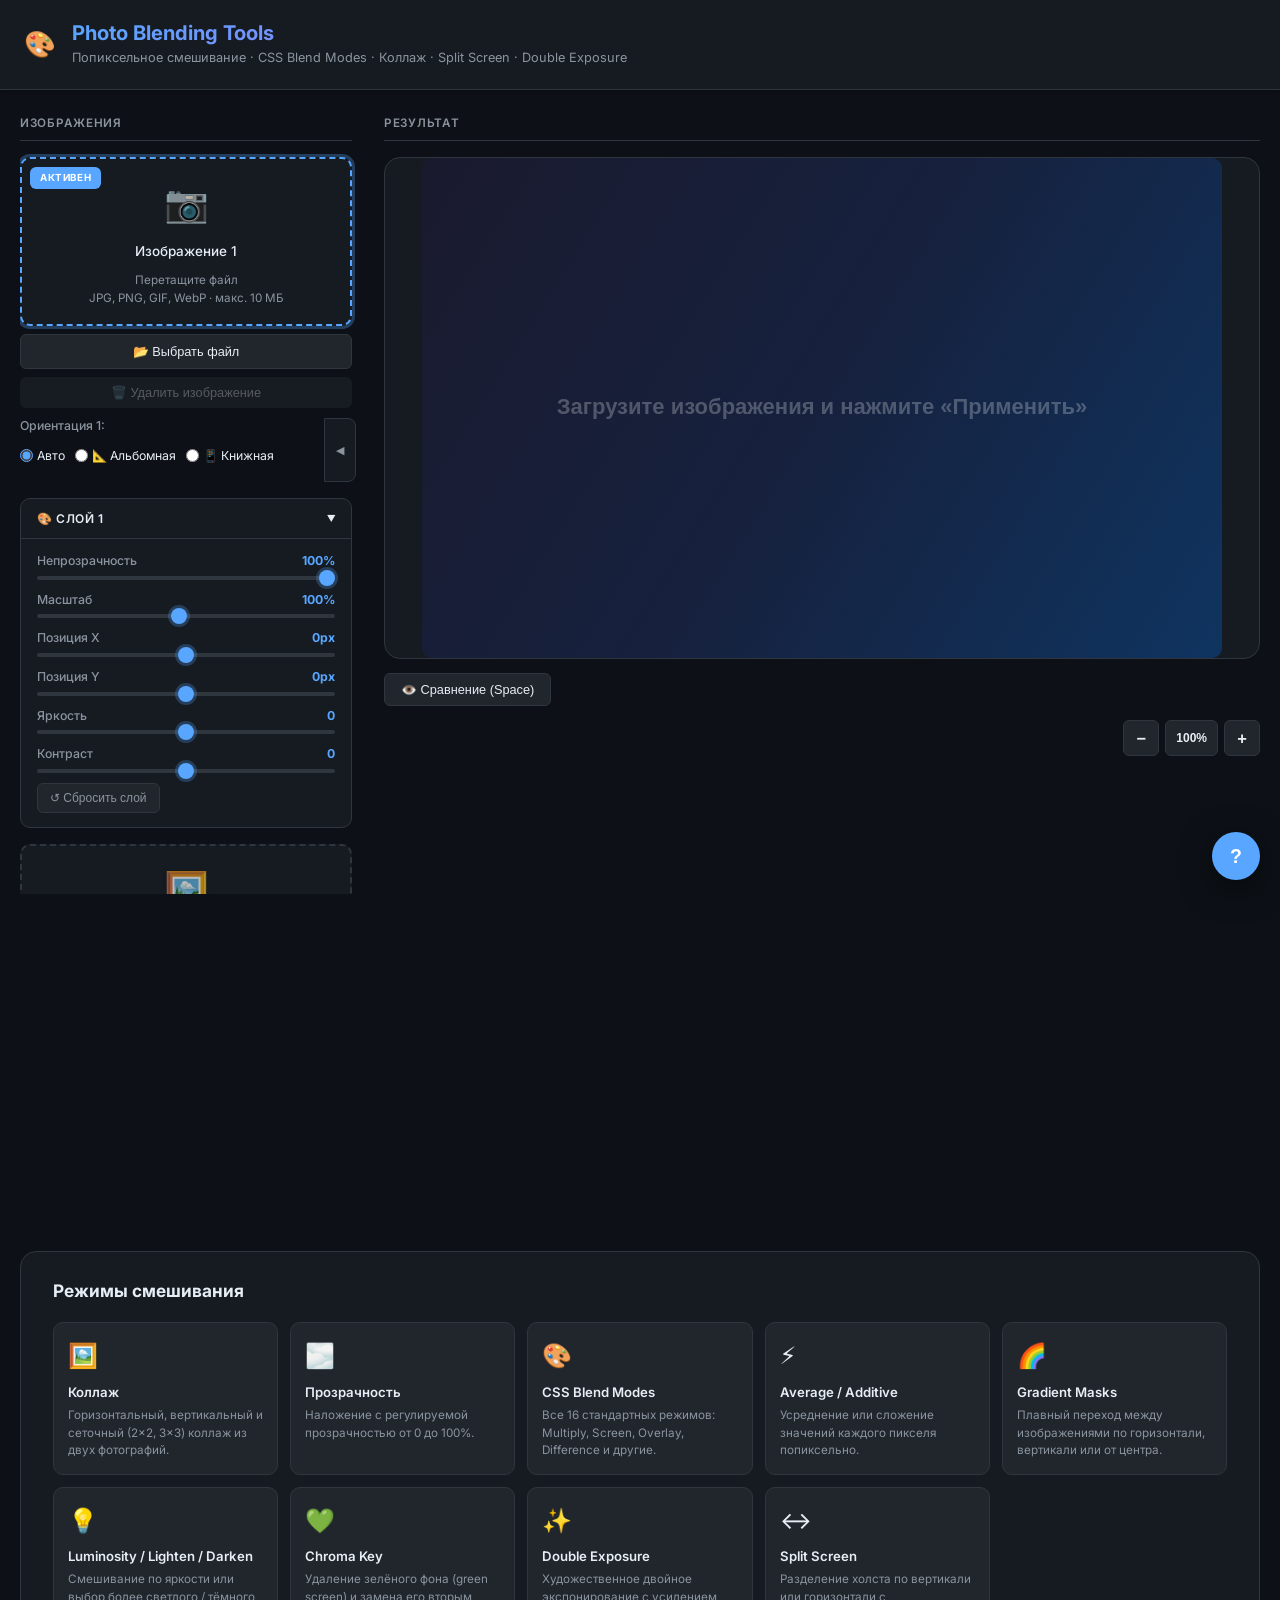
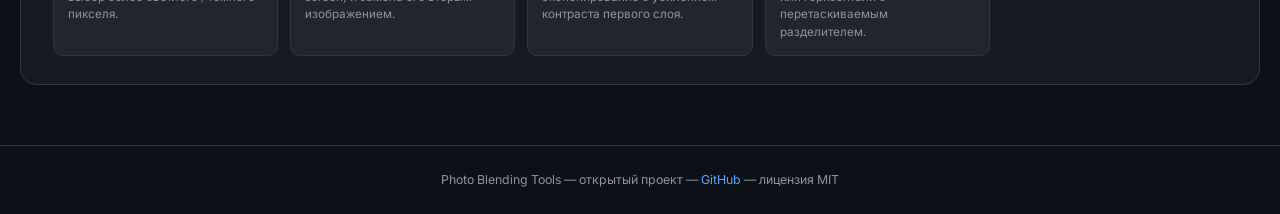
==== commit 712affa8: "Add delete layer (image) functionality Co-authored-by: berlandbors <141494909+berlandbors@users.nore" ====
--- a/index.html
+++ b/index.html
@@ -71,6 +71,10 @@
             <button type="button" class="upload-btn" id="upload-btn-1" aria-label="Выбрать файл для изображения 1">
                 📂 Выбрать файл
             </button>
+            <button type="button" class="delete-layer-btn" id="delete-layer-1"
+                    aria-label="Удалить изображение 1" disabled>
+                🗑️ Удалить изображение
+            </button>
             <input type="file" id="file-input-1" accept="image/jpeg,image/png,image/gif,image/webp"
                    class="visually-hidden" aria-label="Выберите первый файл">
             <div class="orientation-control">
@@ -160,6 +164,10 @@
             </div>
             <button type="button" class="upload-btn" id="upload-btn-2" aria-label="Выбрать файл для изображения 2">
                 📂 Выбрать файл
+            </button>
+            <button type="button" class="delete-layer-btn" id="delete-layer-2"
+                    aria-label="Удалить изображение 2" disabled>
+                🗑️ Удалить изображение
             </button>
             <input type="file" id="file-input-2" accept="image/jpeg,image/png,image/gif,image/webp"
                    class="visually-hidden" aria-label="Выберите второй файл">
--- a/styles.css
+++ b/styles.css
@@ -737,6 +737,45 @@
     outline-offset: 2px;
 }
 
+/* Кнопка удаления изображения */
+.delete-layer-btn {
+    display: block;
+    width: 100%;
+    padding: 8px 12px;
+    margin-top: 8px;
+    background: var(--color-error);
+    color: white;
+    border: none;
+    border-radius: var(--radius-sm);
+    font-size: 0.85rem;
+    font-weight: 500;
+    cursor: pointer;
+    transition: all var(--transition);
+    text-align: center;
+    opacity: 0.7;
+}
+
+.delete-layer-btn:hover:not(:disabled) {
+    opacity: 1;
+    transform: translateY(-1px);
+    box-shadow: var(--shadow-sm);
+}
+
+.delete-layer-btn:active:not(:disabled) {
+    transform: translateY(0);
+}
+
+.delete-layer-btn:disabled {
+    opacity: 0.3;
+    cursor: not-allowed;
+    background: var(--color-border);
+}
+
+.delete-layer-btn:focus {
+    outline: 2px solid var(--color-error);
+    outline-offset: 2px;
+}
+
 /* ══════════════════════════════════════════════════════
    Per-layer controls panel
 ══════════════════════════════════════════════════════ */
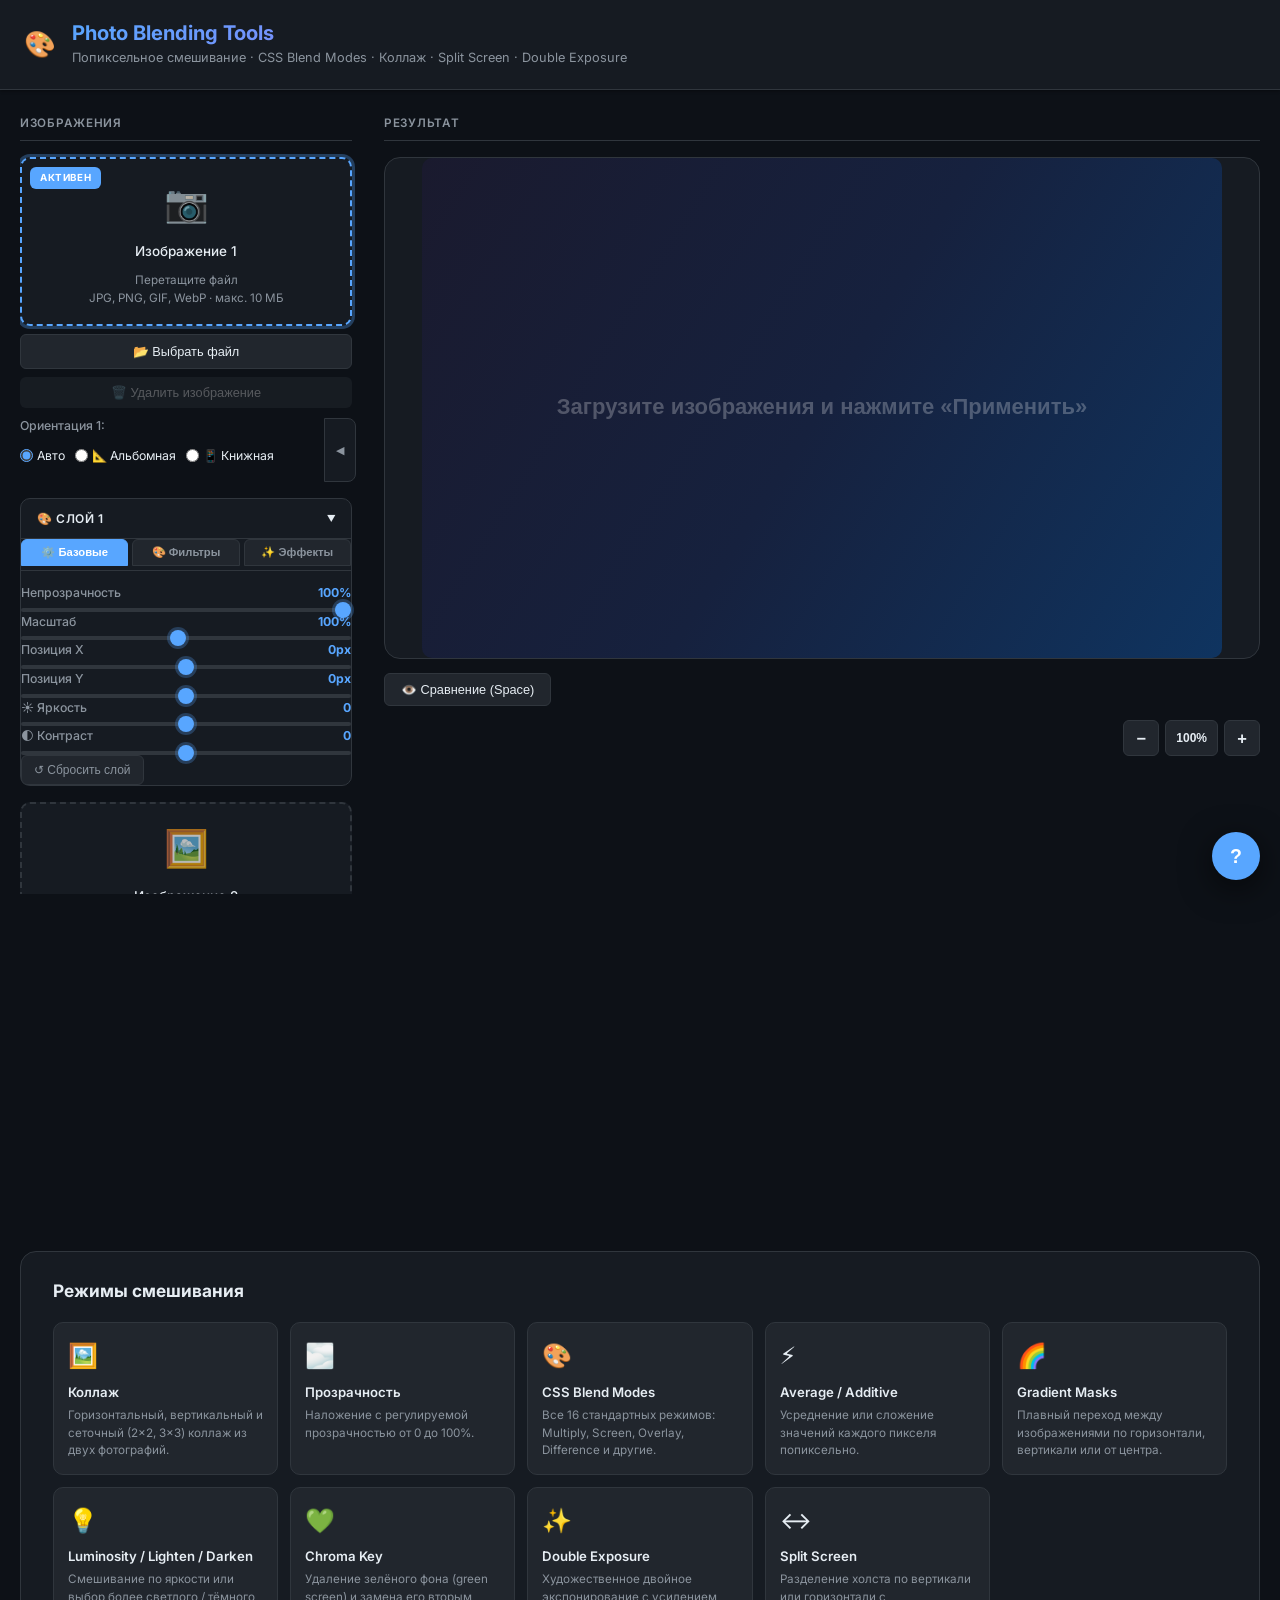
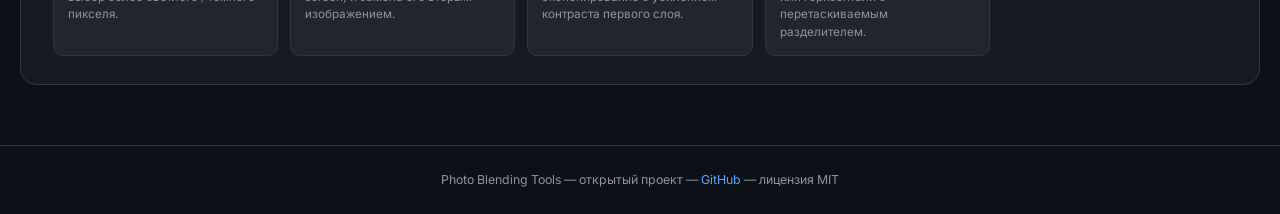
==== commit a8ec17b5: "feat: integrate advanced filters, effects, tab system, and presets Co-authored-by: berlandbors <1414" ====
--- a/index.html
+++ b/index.html
@@ -93,55 +93,146 @@
             <!-- Индивидуальные настройки слоя 1 -->
             <details class="layer-controls" id="layer-controls-1" open>
                 <summary>🎨 Слой 1</summary>
-                <div class="slider-row">
-                    <div class="slider-label">
-                        <span>Непрозрачность</span>
-                        <span class="slider-value" id="layer1-opacity-value">100%</span>
-                    </div>
-                    <input type="range" id="layer1-opacity" min="0" max="100" value="100"
-                           aria-label="Непрозрачность слоя 1">
-                </div>
-                <div class="slider-row">
-                    <div class="slider-label">
-                        <span>Масштаб</span>
-                        <span class="slider-value" id="layer1-scale-value">100%</span>
-                    </div>
-                    <input type="range" id="layer1-scale" min="10" max="200" value="100" step="5"
-                           aria-label="Масштаб слоя 1">
-                </div>
-                <div class="slider-row">
-                    <div class="slider-label">
-                        <span>Позиция X</span>
-                        <span class="slider-value" id="layer1-x-value">0px</span>
-                    </div>
-                    <input type="range" id="layer1-x" min="-500" max="500" value="0"
-                           aria-label="Горизонтальное смещение слоя 1">
-                </div>
-                <div class="slider-row">
-                    <div class="slider-label">
-                        <span>Позиция Y</span>
-                        <span class="slider-value" id="layer1-y-value">0px</span>
-                    </div>
-                    <input type="range" id="layer1-y" min="-500" max="500" value="0"
-                           aria-label="Вертикальное смещение слоя 1">
-                </div>
-                <div class="slider-row">
-                    <div class="slider-label">
-                        <span>Яркость</span>
-                        <span class="slider-value" id="layer1-brightness-value">0</span>
-                    </div>
-                    <input type="range" id="layer1-brightness" min="-100" max="100" value="0"
-                           aria-label="Яркость слоя 1">
-                </div>
-                <div class="slider-row">
-                    <div class="slider-label">
-                        <span>Контраст</span>
-                        <span class="slider-value" id="layer1-contrast-value">0</span>
-                    </div>
-                    <input type="range" id="layer1-contrast" min="-100" max="100" value="0"
-                           aria-label="Контраст слоя 1">
-                </div>
-                <button type="button" class="reset-layer-btn" id="reset-layer-1">↺ Сбросить слой</button>
+                <div class="layer-tabs">
+                    <button class="layer-tab-btn active" data-tab="basic" type="button">⚙️ Базовые</button>
+                    <button class="layer-tab-btn" data-tab="filters" type="button">🎨 Фильтры</button>
+                    <button class="layer-tab-btn" data-tab="effects" type="button">✨ Эффекты</button>
+                </div>
+                <div class="layer-tab-content active" data-content="basic">
+                    <div class="slider-row">
+                        <div class="slider-label">
+                            <span>Непрозрачность</span>
+                            <span class="slider-value" id="layer1-opacity-value">100%</span>
+                        </div>
+                        <input type="range" id="layer1-opacity" min="0" max="100" value="100"
+                               aria-label="Непрозрачность слоя 1">
+                    </div>
+                    <div class="slider-row">
+                        <div class="slider-label">
+                            <span>Масштаб</span>
+                            <span class="slider-value" id="layer1-scale-value">100%</span>
+                        </div>
+                        <input type="range" id="layer1-scale" min="10" max="200" value="100" step="5"
+                               aria-label="Масштаб слоя 1">
+                    </div>
+                    <div class="slider-row">
+                        <div class="slider-label">
+                            <span>Позиция X</span>
+                            <span class="slider-value" id="layer1-x-value">0px</span>
+                        </div>
+                        <input type="range" id="layer1-x" min="-500" max="500" value="0"
+                               aria-label="Горизонтальное смещение слоя 1">
+                    </div>
+                    <div class="slider-row">
+                        <div class="slider-label">
+                            <span>Позиция Y</span>
+                            <span class="slider-value" id="layer1-y-value">0px</span>
+                        </div>
+                        <input type="range" id="layer1-y" min="-500" max="500" value="0"
+                               aria-label="Вертикальное смещение слоя 1">
+                    </div>
+                    <div class="slider-row">
+                        <div class="slider-label">
+                            <span>☀️ Яркость</span>
+                            <span class="slider-value" id="layer1-brightness-value">0</span>
+                        </div>
+                        <input type="range" id="layer1-brightness" min="-100" max="100" value="0"
+                               aria-label="Яркость слоя 1">
+                    </div>
+                    <div class="slider-row">
+                        <div class="slider-label">
+                            <span>🌓 Контраст</span>
+                            <span class="slider-value" id="layer1-contrast-value">0</span>
+                        </div>
+                        <input type="range" id="layer1-contrast" min="-100" max="100" value="0"
+                               aria-label="Контраст слоя 1">
+                    </div>
+                    <button type="button" class="reset-layer-btn" id="reset-layer-1">↺ Сбросить слой</button>
+                </div>
+                <div class="layer-tab-content" data-content="filters">
+                    <div class="slider-row">
+                        <div class="slider-label">
+                            <span>🌈 Насыщенность</span>
+                            <span class="slider-value" id="layer1-saturation-value">0</span>
+                        </div>
+                        <input type="range" id="layer1-saturation" min="-100" max="100" value="0"
+                               aria-label="Насыщенность слоя 1">
+                    </div>
+                    <div class="slider-row">
+                        <div class="slider-label">
+                            <span>🌡️ Температура</span>
+                            <span class="slider-value" id="layer1-temperature-value">0</span>
+                        </div>
+                        <input type="range" id="layer1-temperature" min="-100" max="100" value="0"
+                               aria-label="Температура слоя 1">
+                    </div>
+                    <div class="slider-row">
+                        <div class="slider-label">
+                            <span>🎨 Оттенок</span>
+                            <span class="slider-value" id="layer1-hue-value">0°</span>
+                        </div>
+                        <input type="range" id="layer1-hue" min="-180" max="180" value="0"
+                               aria-label="Оттенок слоя 1">
+                    </div>
+                    <div class="filter-presets">
+                        <button class="preset-btn" data-preset="none" data-layer="1" type="button">Сброс</button>
+                        <button class="preset-btn" data-preset="bw" data-layer="1" type="button">Ч/Б</button>
+                        <button class="preset-btn" data-preset="sepia" data-layer="1" type="button">Сепия</button>
+                        <button class="preset-btn" data-preset="warm" data-layer="1" type="button">Тепло</button>
+                        <button class="preset-btn" data-preset="cold" data-layer="1" type="button">Холод</button>
+                        <button class="preset-btn" data-preset="vintage" data-layer="1" type="button">Винтаж</button>
+                    </div>
+                </div>
+                <div class="layer-tab-content" data-content="effects">
+                    <div class="slider-row">
+                        <div class="slider-label">
+                            <span>🌫️ Размытие</span>
+                            <span class="slider-value" id="layer1-blur-value">0</span>
+                        </div>
+                        <input type="range" id="layer1-blur" min="0" max="20" value="0" step="0.5"
+                               aria-label="Размытие слоя 1">
+                    </div>
+                    <div class="slider-row">
+                        <div class="slider-label">
+                            <span>✨ Резкость</span>
+                            <span class="slider-value" id="layer1-sharpness-value">0</span>
+                        </div>
+                        <input type="range" id="layer1-sharpness" min="0" max="100" value="0"
+                               aria-label="Резкость слоя 1">
+                    </div>
+                    <div class="slider-row">
+                        <div class="slider-label">
+                            <span>🌑 Виньетирование</span>
+                            <span class="slider-value" id="layer1-vignette-value">0</span>
+                        </div>
+                        <input type="range" id="layer1-vignette" min="0" max="100" value="0"
+                               aria-label="Виньетирование слоя 1">
+                    </div>
+                    <div class="slider-row">
+                        <div class="slider-label">
+                            <span>💎 HDR эффект</span>
+                            <span class="slider-value" id="layer1-hdr-value">0</span>
+                        </div>
+                        <input type="range" id="layer1-hdr" min="0" max="100" value="0"
+                               aria-label="HDR эффект слоя 1">
+                    </div>
+                    <div class="slider-row">
+                        <div class="slider-label">
+                            <span>🎬 Зерно пленки</span>
+                            <span class="slider-value" id="layer1-grain-value">0</span>
+                        </div>
+                        <input type="range" id="layer1-grain" min="0" max="100" value="0"
+                               aria-label="Зерно пленки слоя 1">
+                    </div>
+                    <div class="filter-presets">
+                        <button class="preset-btn" data-effect="none" data-layer="1" type="button">Сброс</button>
+                        <button class="preset-btn" data-effect="soft" data-layer="1" type="button">Мягко</button>
+                        <button class="preset-btn" data-effect="dramatic" data-layer="1" type="button">Драма</button>
+                        <button class="preset-btn" data-effect="dreamy" data-layer="1" type="button">Мечта</button>
+                        <button class="preset-btn" data-effect="gritty" data-layer="1" type="button">Гритти</button>
+                        <button class="preset-btn" data-effect="cinema" data-layer="1" type="button">Кино</button>
+                    </div>
+                </div>
             </details>
         </div>
 
@@ -187,55 +278,146 @@
             <!-- Индивидуальные настройки слоя 2 -->
             <details class="layer-controls inactive" id="layer-controls-2">
                 <summary>🖼️ Слой 2</summary>
-                <div class="slider-row">
-                    <div class="slider-label">
-                        <span>Непрозрачность</span>
-                        <span class="slider-value" id="layer2-opacity-value">100%</span>
-                    </div>
-                    <input type="range" id="layer2-opacity" min="0" max="100" value="100"
-                           aria-label="Непрозрачность слоя 2">
-                </div>
-                <div class="slider-row">
-                    <div class="slider-label">
-                        <span>Масштаб</span>
-                        <span class="slider-value" id="layer2-scale-value">100%</span>
-                    </div>
-                    <input type="range" id="layer2-scale" min="10" max="200" value="100" step="5"
-                           aria-label="Масштаб слоя 2">
-                </div>
-                <div class="slider-row">
-                    <div class="slider-label">
-                        <span>Позиция X</span>
-                        <span class="slider-value" id="layer2-x-value">0px</span>
-                    </div>
-                    <input type="range" id="layer2-x" min="-500" max="500" value="0"
-                           aria-label="Горизонтальное смещение слоя 2">
-                </div>
-                <div class="slider-row">
-                    <div class="slider-label">
-                        <span>Позиция Y</span>
-                        <span class="slider-value" id="layer2-y-value">0px</span>
-                    </div>
-                    <input type="range" id="layer2-y" min="-500" max="500" value="0"
-                           aria-label="Вертикальное смещение слоя 2">
-                </div>
-                <div class="slider-row">
-                    <div class="slider-label">
-                        <span>Яркость</span>
-                        <span class="slider-value" id="layer2-brightness-value">0</span>
-                    </div>
-                    <input type="range" id="layer2-brightness" min="-100" max="100" value="0"
-                           aria-label="Яркость слоя 2">
-                </div>
-                <div class="slider-row">
-                    <div class="slider-label">
-                        <span>Контраст</span>
-                        <span class="slider-value" id="layer2-contrast-value">0</span>
-                    </div>
-                    <input type="range" id="layer2-contrast" min="-100" max="100" value="0"
-                           aria-label="Контраст слоя 2">
-                </div>
-                <button type="button" class="reset-layer-btn" id="reset-layer-2">↺ Сбросить слой</button>
+                <div class="layer-tabs">
+                    <button class="layer-tab-btn active" data-tab="basic" type="button">⚙️ Базовые</button>
+                    <button class="layer-tab-btn" data-tab="filters" type="button">🎨 Фильтры</button>
+                    <button class="layer-tab-btn" data-tab="effects" type="button">✨ Эффекты</button>
+                </div>
+                <div class="layer-tab-content active" data-content="basic">
+                    <div class="slider-row">
+                        <div class="slider-label">
+                            <span>Непрозрачность</span>
+                            <span class="slider-value" id="layer2-opacity-value">100%</span>
+                        </div>
+                        <input type="range" id="layer2-opacity" min="0" max="100" value="100"
+                               aria-label="Непрозрачность слоя 2">
+                    </div>
+                    <div class="slider-row">
+                        <div class="slider-label">
+                            <span>Масштаб</span>
+                            <span class="slider-value" id="layer2-scale-value">100%</span>
+                        </div>
+                        <input type="range" id="layer2-scale" min="10" max="200" value="100" step="5"
+                               aria-label="Масштаб слоя 2">
+                    </div>
+                    <div class="slider-row">
+                        <div class="slider-label">
+                            <span>Позиция X</span>
+                            <span class="slider-value" id="layer2-x-value">0px</span>
+                        </div>
+                        <input type="range" id="layer2-x" min="-500" max="500" value="0"
+                               aria-label="Горизонтальное смещение слоя 2">
+                    </div>
+                    <div class="slider-row">
+                        <div class="slider-label">
+                            <span>Позиция Y</span>
+                            <span class="slider-value" id="layer2-y-value">0px</span>
+                        </div>
+                        <input type="range" id="layer2-y" min="-500" max="500" value="0"
+                               aria-label="Вертикальное смещение слоя 2">
+                    </div>
+                    <div class="slider-row">
+                        <div class="slider-label">
+                            <span>☀️ Яркость</span>
+                            <span class="slider-value" id="layer2-brightness-value">0</span>
+                        </div>
+                        <input type="range" id="layer2-brightness" min="-100" max="100" value="0"
+                               aria-label="Яркость слоя 2">
+                    </div>
+                    <div class="slider-row">
+                        <div class="slider-label">
+                            <span>🌓 Контраст</span>
+                            <span class="slider-value" id="layer2-contrast-value">0</span>
+                        </div>
+                        <input type="range" id="layer2-contrast" min="-100" max="100" value="0"
+                               aria-label="Контраст слоя 2">
+                    </div>
+                    <button type="button" class="reset-layer-btn" id="reset-layer-2">↺ Сбросить слой</button>
+                </div>
+                <div class="layer-tab-content" data-content="filters">
+                    <div class="slider-row">
+                        <div class="slider-label">
+                            <span>🌈 Насыщенность</span>
+                            <span class="slider-value" id="layer2-saturation-value">0</span>
+                        </div>
+                        <input type="range" id="layer2-saturation" min="-100" max="100" value="0"
+                               aria-label="Насыщенность слоя 2">
+                    </div>
+                    <div class="slider-row">
+                        <div class="slider-label">
+                            <span>🌡️ Температура</span>
+                            <span class="slider-value" id="layer2-temperature-value">0</span>
+                        </div>
+                        <input type="range" id="layer2-temperature" min="-100" max="100" value="0"
+                               aria-label="Температура слоя 2">
+                    </div>
+                    <div class="slider-row">
+                        <div class="slider-label">
+                            <span>🎨 Оттенок</span>
+                            <span class="slider-value" id="layer2-hue-value">0°</span>
+                        </div>
+                        <input type="range" id="layer2-hue" min="-180" max="180" value="0"
+                               aria-label="Оттенок слоя 2">
+                    </div>
+                    <div class="filter-presets">
+                        <button class="preset-btn" data-preset="none" data-layer="2" type="button">Сброс</button>
+                        <button class="preset-btn" data-preset="bw" data-layer="2" type="button">Ч/Б</button>
+                        <button class="preset-btn" data-preset="sepia" data-layer="2" type="button">Сепия</button>
+                        <button class="preset-btn" data-preset="warm" data-layer="2" type="button">Тепло</button>
+                        <button class="preset-btn" data-preset="cold" data-layer="2" type="button">Холод</button>
+                        <button class="preset-btn" data-preset="vintage" data-layer="2" type="button">Винтаж</button>
+                    </div>
+                </div>
+                <div class="layer-tab-content" data-content="effects">
+                    <div class="slider-row">
+                        <div class="slider-label">
+                            <span>🌫️ Размытие</span>
+                            <span class="slider-value" id="layer2-blur-value">0</span>
+                        </div>
+                        <input type="range" id="layer2-blur" min="0" max="20" value="0" step="0.5"
+                               aria-label="Размытие слоя 2">
+                    </div>
+                    <div class="slider-row">
+                        <div class="slider-label">
+                            <span>✨ Резкость</span>
+                            <span class="slider-value" id="layer2-sharpness-value">0</span>
+                        </div>
+                        <input type="range" id="layer2-sharpness" min="0" max="100" value="0"
+                               aria-label="Резкость слоя 2">
+                    </div>
+                    <div class="slider-row">
+                        <div class="slider-label">
+                            <span>🌑 Виньетирование</span>
+                            <span class="slider-value" id="layer2-vignette-value">0</span>
+                        </div>
+                        <input type="range" id="layer2-vignette" min="0" max="100" value="0"
+                               aria-label="Виньетирование слоя 2">
+                    </div>
+                    <div class="slider-row">
+                        <div class="slider-label">
+                            <span>💎 HDR эффект</span>
+                            <span class="slider-value" id="layer2-hdr-value">0</span>
+                        </div>
+                        <input type="range" id="layer2-hdr" min="0" max="100" value="0"
+                               aria-label="HDR эффект слоя 2">
+                    </div>
+                    <div class="slider-row">
+                        <div class="slider-label">
+                            <span>🎬 Зерно пленки</span>
+                            <span class="slider-value" id="layer2-grain-value">0</span>
+                        </div>
+                        <input type="range" id="layer2-grain" min="0" max="100" value="0"
+                               aria-label="Зерно пленки слоя 2">
+                    </div>
+                    <div class="filter-presets">
+                        <button class="preset-btn" data-effect="none" data-layer="2" type="button">Сброс</button>
+                        <button class="preset-btn" data-effect="soft" data-layer="2" type="button">Мягко</button>
+                        <button class="preset-btn" data-effect="dramatic" data-layer="2" type="button">Драма</button>
+                        <button class="preset-btn" data-effect="dreamy" data-layer="2" type="button">Мечта</button>
+                        <button class="preset-btn" data-effect="gritty" data-layer="2" type="button">Гритти</button>
+                        <button class="preset-btn" data-effect="cinema" data-layer="2" type="button">Кино</button>
+                    </div>
+                </div>
             </details>
         </div>
 
--- a/styles.css
+++ b/styles.css
@@ -1491,3 +1491,78 @@
         transition: none !important;
     }
 }
+
+/* ══════════════════════════════════════════════════════
+   Табы слоёв
+══════════════════════════════════════════════════════ */
+.layer-tabs {
+    display: flex;
+    gap: 4px;
+    margin-bottom: 12px;
+    border-bottom: 1px solid var(--color-border);
+    padding-bottom: 4px;
+}
+
+.layer-tab-btn {
+    flex: 1;
+    background: var(--color-surface-2);
+    border: 1px solid var(--color-border);
+    color: var(--color-text-muted);
+    padding: 6px 8px;
+    border-radius: var(--radius-sm) var(--radius-sm) 0 0;
+    cursor: pointer;
+    font-size: 0.75em;
+    transition: all var(--transition);
+    font-weight: 600;
+}
+
+.layer-tab-btn:hover {
+    background: var(--color-surface);
+    color: var(--color-text);
+}
+
+.layer-tab-btn.active {
+    background: var(--color-accent);
+    border-color: var(--color-accent);
+    color: white;
+}
+
+.layer-tab-content {
+    display: none;
+}
+
+.layer-tab-content.active {
+    display: block;
+}
+
+/* ══════════════════════════════════════════════════════
+   Пресеты фильтров и эффектов
+══════════════════════════════════════════════════════ */
+.filter-presets {
+    display: grid;
+    grid-template-columns: repeat(3, 1fr);
+    gap: 6px;
+    margin-top: 8px;
+}
+
+.preset-btn {
+    background: var(--color-surface-2);
+    border: 1px solid var(--color-border);
+    color: var(--color-text-muted);
+    padding: 6px 8px;
+    border-radius: var(--radius-sm);
+    cursor: pointer;
+    font-size: 0.75em;
+    transition: all var(--transition);
+    font-weight: 600;
+}
+
+.preset-btn:hover {
+    background: var(--color-surface);
+    border-color: var(--color-accent);
+    color: var(--color-text);
+}
+
+.preset-btn:active {
+    transform: scale(0.95);
+}
